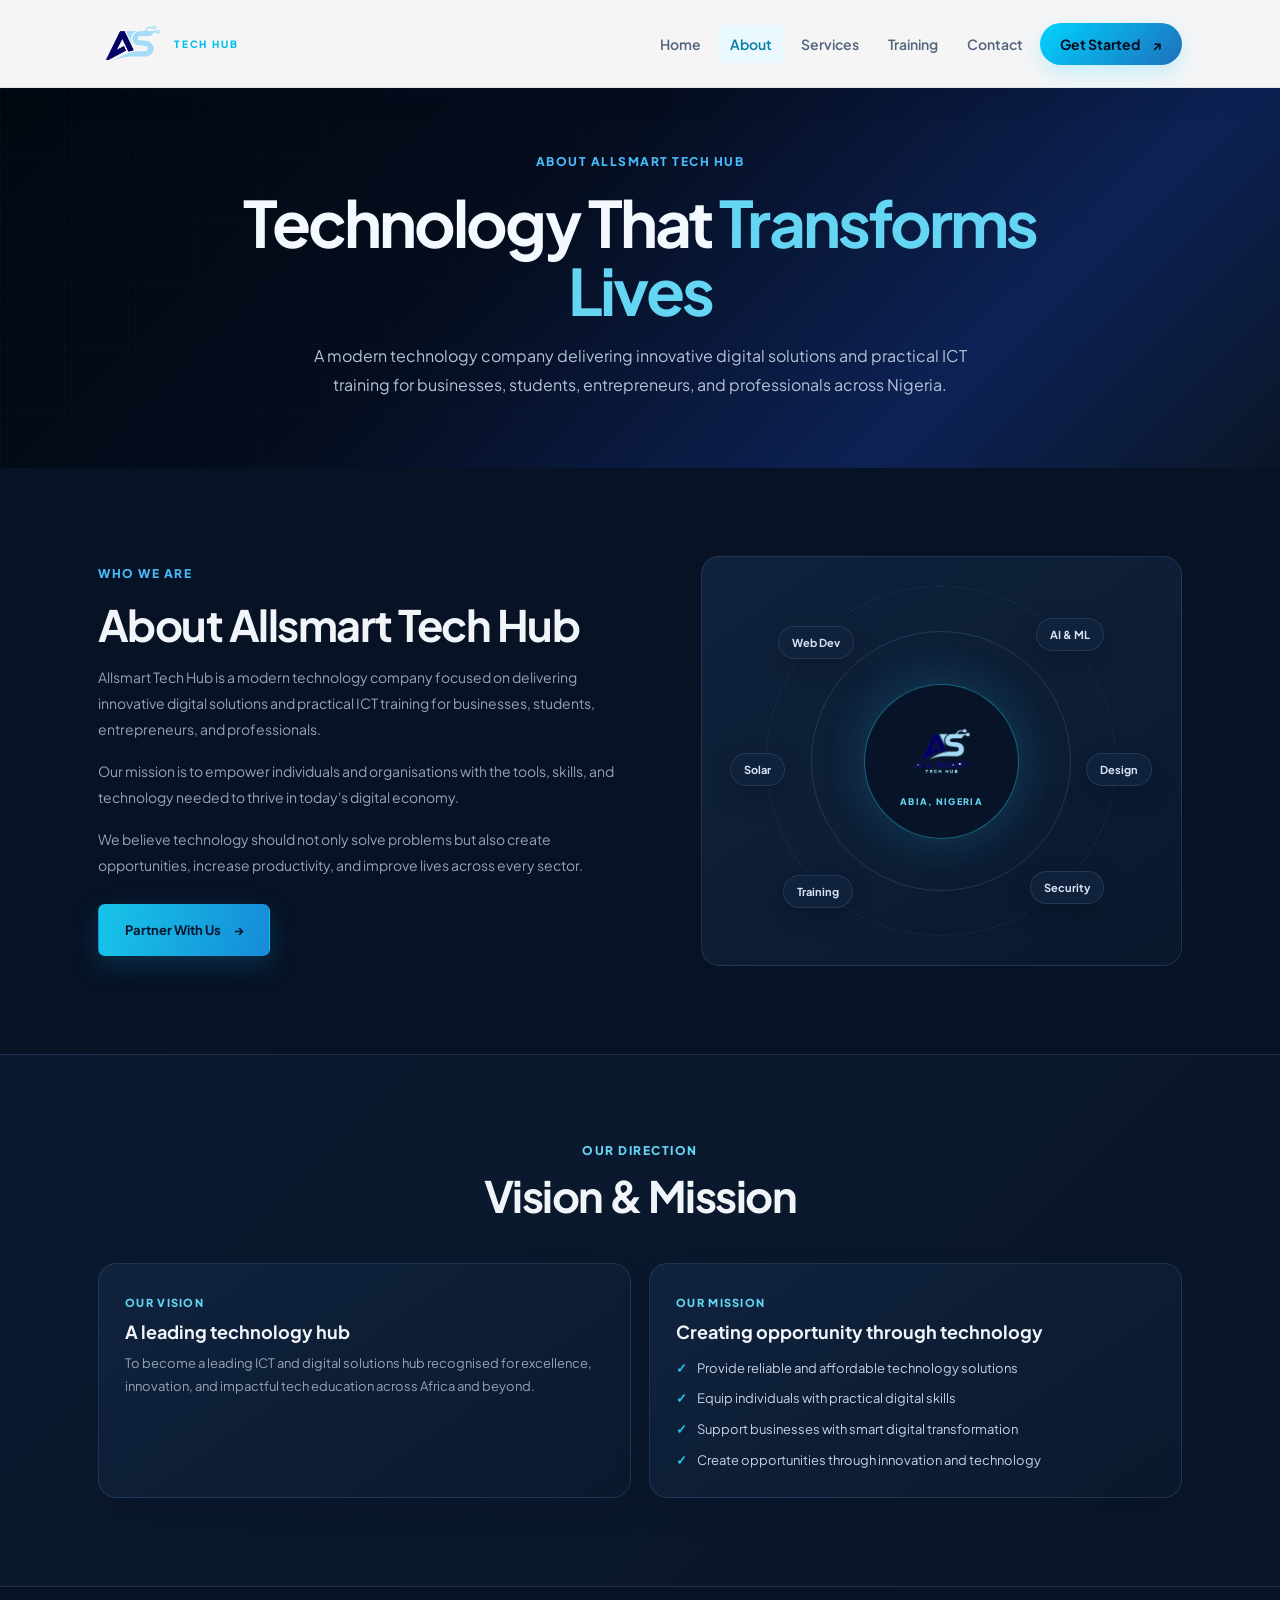
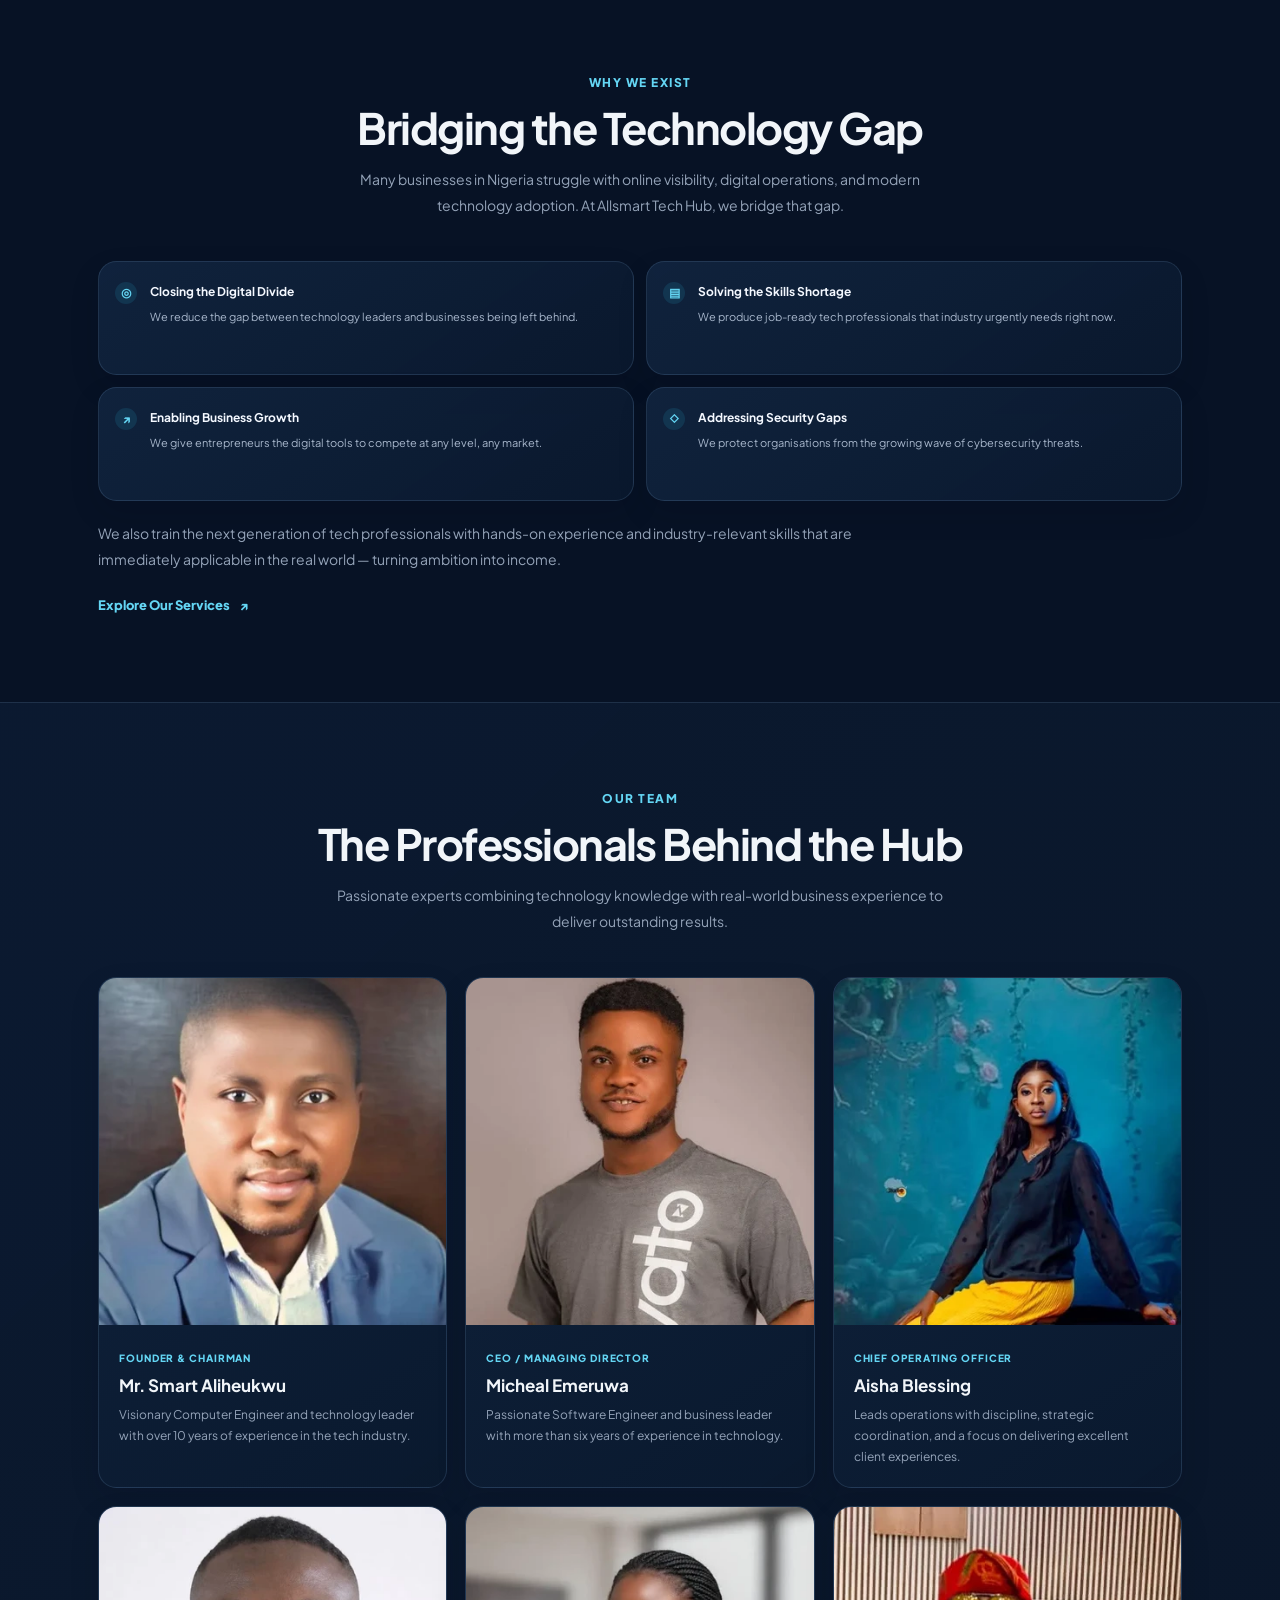
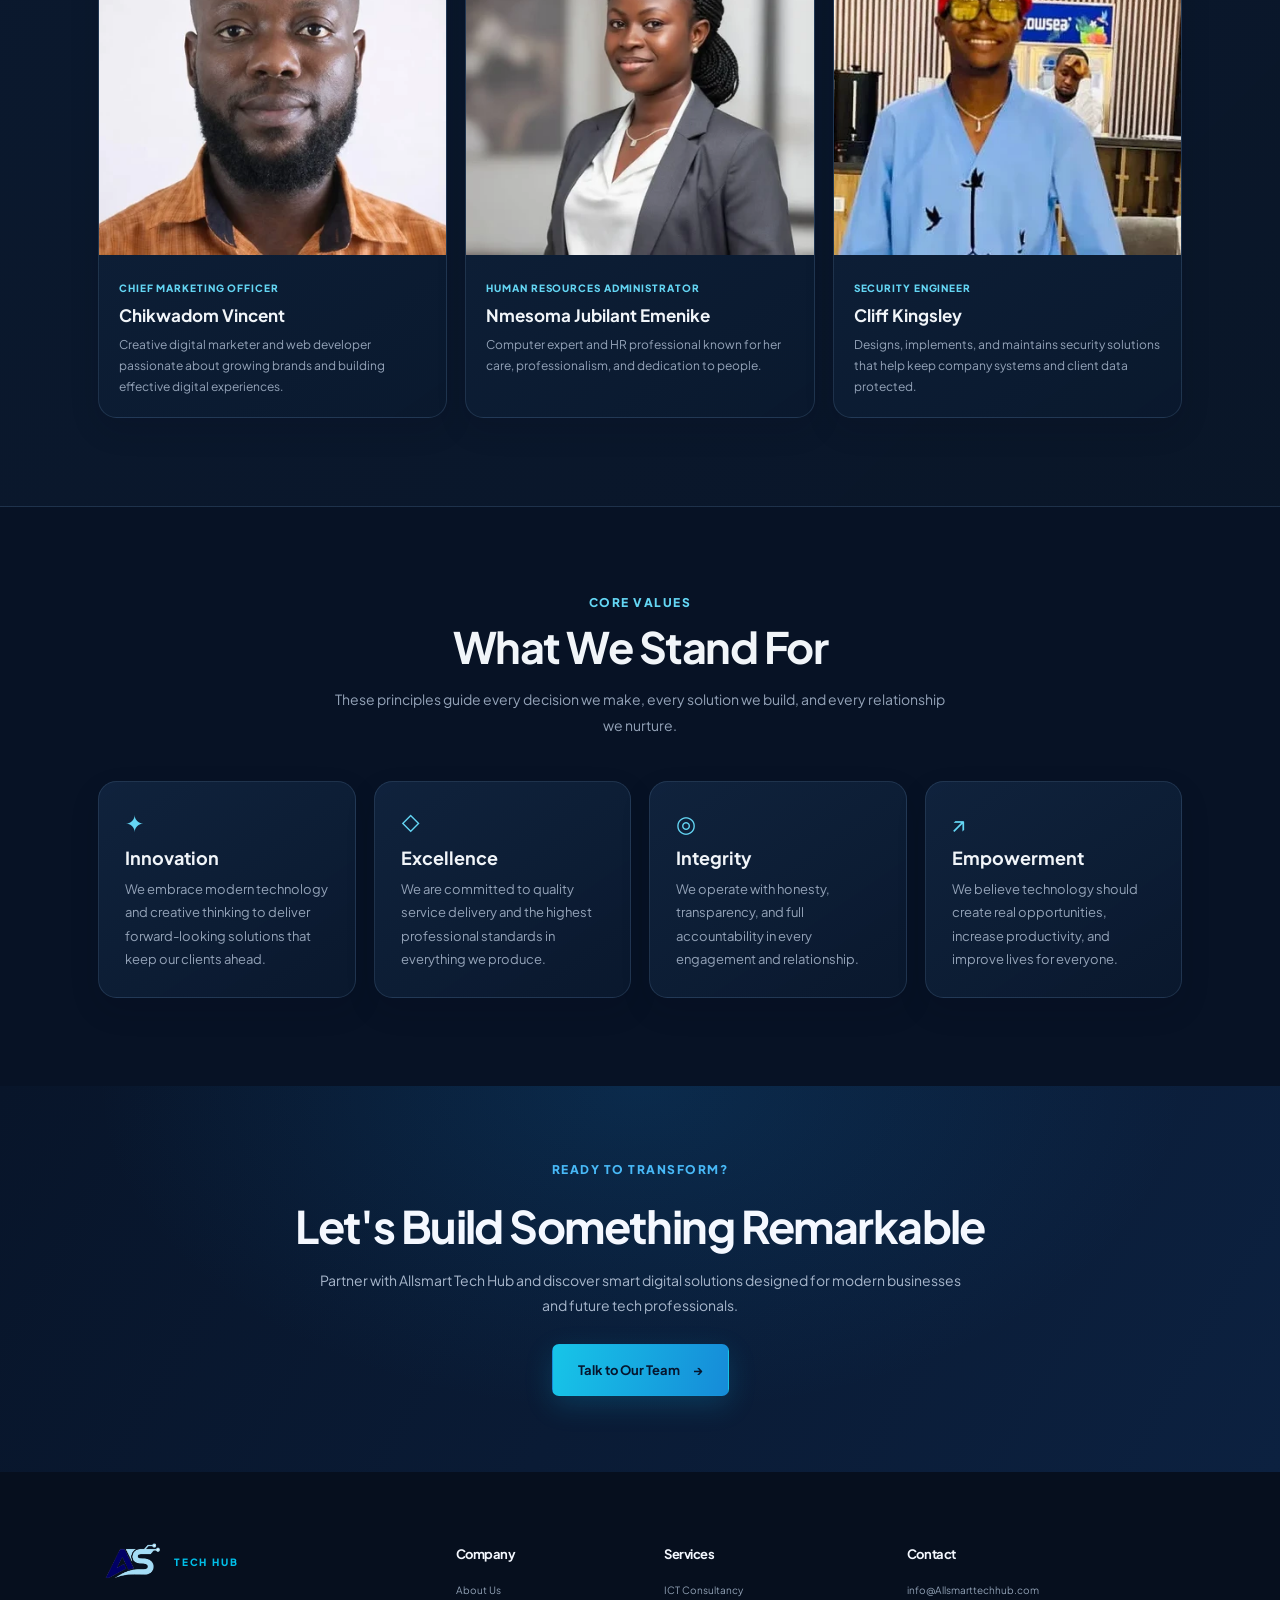
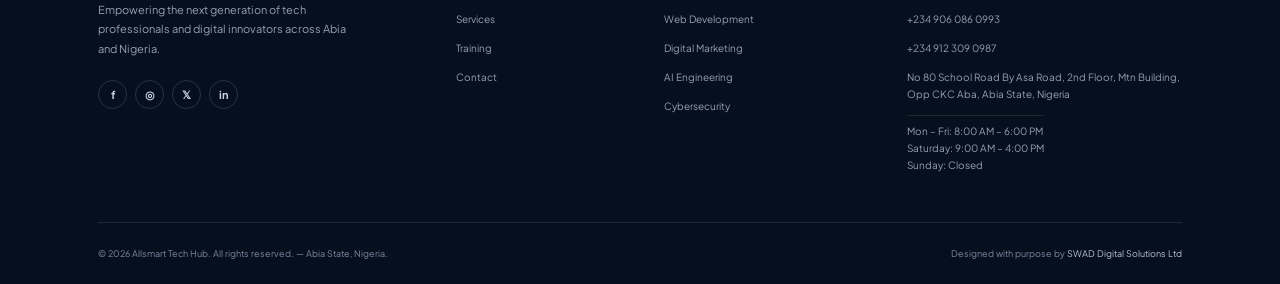
==== about.html @ 03993459 "first commit" ====
<!DOCTYPE html>
<html lang="en">
  <head>
    <meta charset="UTF-8" />
    <meta name="viewport" content="width=device-width, initial-scale=1.0" />
    <meta name="theme-color" content="#071225" />
    <meta name="description" content="Learn about Allsmart Tech Hub, our mission, values, and the team delivering technology solutions and practical ICT training in Nigeria." />
    <meta name="robots" content="index, follow" />
    <meta property="og:type" content="website" />
    <meta property="og:locale" content="en_NG" />
    <meta property="og:site_name" content="Allsmart Tech Hub" />
    <meta property="og:url" content="https://www.allsmarttechhub.com/about" />
    <meta property="og:title" content="About Allsmart Tech Hub | Our Team &amp; Mission" />
    <meta property="og:description" content="Meet the team and learn about Allsmart Tech Hub's mission to deliver technology solutions and practical ICT training in Nigeria." />
    <meta name="twitter:card" content="summary" />
    <meta name="twitter:title" content="About Allsmart Tech Hub | Our Team &amp; Mission" />
    <meta name="twitter:description" content="Meet the team and learn about Allsmart Tech Hub's mission to deliver technology solutions and practical ICT training in Nigeria." />
    <title>About Us | Allsmart Tech Hub</title>
    <link rel="canonical" href="https://www.allsmarttechhub.com/about" />
    <link rel="icon" type="image/svg+xml" href="favicon.svg" />
    <link rel="preconnect" href="https://fonts.googleapis.com" />
    <link rel="preconnect" href="https://fonts.gstatic.com" crossorigin />
    <link href="https://fonts.googleapis.com/css2?family=Plus+Jakarta+Sans:wght@400;500;600;700;800&family=Syne:wght@400;500;600;700;800&display=swap" rel="stylesheet" />
    <link rel="stylesheet" href="styles.css" />
    <script src="script.js" defer></script>
  </head>
  <body class="site-page">
    <header class="site-header">
      <div class="container header-inner">
        <a class="brand" href="index.html" aria-label="Allsmart Tech Hub home"><img class="brand-logo" src="img/logo-mark.png" alt="" /><span class="brand-label">TECH HUB</span></a>
        <button class="menu-toggle" type="button" aria-label="Open menu" aria-expanded="false" aria-controls="primary-navigation"><span></span><span></span><span></span></button>
        <nav class="primary-nav" id="primary-navigation" aria-label="Main navigation">
          <a href="index.html">Home</a><a href="about.html" aria-current="page">About</a><a href="services.html">Services</a><a href="training.html">Training</a><a href="contact.html">Contact</a><a class="nav-cta" href="contact.html">Get Started <span aria-hidden="true">↗</span></a>
        </nav>
      </div>
    </header>
    <main>
      <section class="inner-hero">
        <div class="hero-grid" aria-hidden="true"></div>
        <div class="container inner-hero-content">
          <p class="eyebrow">About Allsmart Tech Hub</p>
          <h1>Technology That <span>Transforms Lives</span></h1>
          <p>A modern technology company delivering innovative digital solutions and practical ICT training for businesses, students, entrepreneurs, and professionals across Nigeria.</p>
        </div>
      </section>
      <section class="page-section">
        <div class="container story-layout">
          <div class="section-copy-block">
            <p class="eyebrow">Who We Are</p>
            <h2>About Allsmart Tech Hub</h2>
            <p>Allsmart Tech Hub is a modern technology company focused on delivering innovative digital solutions and practical ICT training for businesses, students, entrepreneurs, and professionals.</p>
            <p>Our mission is to empower individuals and organisations with the tools, skills, and technology needed to thrive in today's digital economy.</p>
            <p>We believe technology should not only solve problems but also create opportunities, increase productivity, and improve lives across every sector.</p>
            <a class="button button-primary" href="contact.html">Partner With Us <span aria-hidden="true">→</span></a>
          </div>
          <div class="tech-visual" aria-label="Allsmart Tech Hub, Abia Nigeria">
            <div class="tech-orbit tech-orbit-one"></div><div class="tech-orbit tech-orbit-two"></div>
            <div class="tech-core"><img src="img/logo.png" alt="" /><span>ABIA, NIGERIA</span></div>
            <span class="tech-chip chip-web">Web Dev</span><span class="tech-chip chip-ai">AI &amp; ML</span>
            <span class="tech-chip chip-design">Design</span><span class="tech-chip chip-security">Security</span>
            <span class="tech-chip chip-training">Training</span><span class="tech-chip chip-solar">Solar</span>
          </div>
        </div>
      </section>
      <section class="page-section page-section-tinted">
        <div class="container">
          <div class="section-heading"><p class="eyebrow">Our Direction</p><h2>Vision &amp; Mission</h2></div>
          <div class="two-card-grid">
            <article class="theme-card"><span class="card-kicker">Our Vision</span><h3>A leading technology hub</h3><p>To become a leading ICT and digital solutions hub recognised for excellence, innovation, and impactful tech education across Africa and beyond.</p></article>
            <article class="theme-card"><span class="card-kicker">Our Mission</span><h3>Creating opportunity through technology</h3><ul class="check-list"><li>Provide reliable and affordable technology solutions</li><li>Equip individuals with practical digital skills</li><li>Support businesses with smart digital transformation</li><li>Create opportunities through innovation and technology</li></ul></article>
          </div>
        </div>
      </section>
      <section class="page-section">
        <div class="container">
          <div class="section-heading"><p class="eyebrow">Why We Exist</p><h2>Bridging the Technology Gap</h2><p class="section-copy">Many businesses in Nigeria struggle with online visibility, digital operations, and modern technology adoption. At Allsmart Tech Hub, we bridge that gap.</p></div>
          <div class="benefit-grid page-benefit-grid">
            <article class="benefit-card"><span class="check-icon">◎</span><div><h3>Closing the Digital Divide</h3><p>We reduce the gap between technology leaders and businesses being left behind.</p></div></article>
            <article class="benefit-card"><span class="check-icon">▤</span><div><h3>Solving the Skills Shortage</h3><p>We produce job-ready tech professionals that industry urgently needs right now.</p></div></article>
            <article class="benefit-card"><span class="check-icon">↗</span><div><h3>Enabling Business Growth</h3><p>We give entrepreneurs the digital tools to compete at any level, any market.</p></div></article>
            <article class="benefit-card"><span class="check-icon">◇</span><div><h3>Addressing Security Gaps</h3><p>We protect organisations from the growing wave of cybersecurity threats.</p></div></article>
          </div>
          <p class="section-copy about-followup">We also train the next generation of tech professionals with hands-on experience and industry-relevant skills that are immediately applicable in the real world — turning ambition into income.</p>
          <a class="text-link" href="services.html">Explore Our Services <span aria-hidden="true">↗</span></a>
        </div>
      </section>
      <section class="page-section page-section-tinted">
        <div class="container">
          <div class="section-heading"><p class="eyebrow">Our Team</p><h2>The Professionals Behind the Hub</h2><p class="section-copy">Passionate experts combining technology knowledge with real-world business experience to deliver outstanding results.</p></div>
          <div class="team-grid">
            <article class="team-card"><img src="img/team_chairman-DoaCRY_n.webp" alt="Mr. Smart Aliheukwu" loading="lazy" /><div><span>Founder &amp; Chairman</span><h3>Mr. Smart Aliheukwu</h3><p>Visionary Computer Engineer and technology leader with over 10 years of experience in the tech industry.</p></div></article>
            <article class="team-card"><img src="img/team_managing-DsT0yK3j.webp" alt="Micheal Emeruwa" loading="lazy" /><div><span>CEO / Managing Director</span><h3>Micheal Emeruwa</h3><p>Passionate Software Engineer and business leader with more than six years of experience in technology.</p></div></article>
            <article class="team-card"><img src="img/team_operating-C2d2mScd.webp" alt="Aisha Blessing" loading="lazy" /><div><span>Chief Operating Officer</span><h3>Aisha Blessing</h3><p>Leads operations with discipline, strategic coordination, and a focus on delivering excellent client experiences.</p></div></article>
            <article class="team-card"><img src="img/team_marketing-DOQetskB.webp" alt="Chikwadom Vincent" loading="lazy" /><div><span>Chief Marketing Officer</span><h3>Chikwadom Vincent</h3><p>Creative digital marketer and web developer passionate about growing brands and building effective digital experiences.</p></div></article>
            <article class="team-card"><img src="img/team_human-CcaKlShv.webp" alt="Nmesoma Jubilant Emenike" loading="lazy" /><div><span>Human Resources Administrator</span><h3>Nmesoma Jubilant Emenike</h3><p>Computer expert and HR professional known for her care, professionalism, and dedication to people.</p></div></article>
            <article class="team-card"><img src="img/team_security-CMrW2xq2.webp" alt="Cliff Kingsley" loading="lazy" /><div><span>Security Engineer</span><h3>Cliff Kingsley</h3><p>Designs, implements, and maintains security solutions that help keep company systems and client data protected.</p></div></article>
          </div>
        </div>
      </section>
      <section class="page-section">
        <div class="container">
          <div class="section-heading"><p class="eyebrow">Core Values</p><h2>What We Stand For</h2><p class="section-copy">These principles guide every decision we make, every solution we build, and every relationship we nurture.</p></div>
          <div class="value-grid">
            <article class="theme-card"><span class="value-symbol">✦</span><h3>Innovation</h3><p>We embrace modern technology and creative thinking to deliver forward-looking solutions that keep our clients ahead.</p></article>
            <article class="theme-card"><span class="value-symbol">◇</span><h3>Excellence</h3><p>We are committed to quality service delivery and the highest professional standards in everything we produce.</p></article>
            <article class="theme-card"><span class="value-symbol">◎</span><h3>Integrity</h3><p>We operate with honesty, transparency, and full accountability in every engagement and relationship.</p></article>
            <article class="theme-card"><span class="value-symbol">↗</span><h3>Empowerment</h3><p>We believe technology should create real opportunities, increase productivity, and improve lives for everyone.</p></article>
          </div>
        </div>
      </section>
      <section class="page-cta"><div class="container"><p class="eyebrow">Ready to Transform?</p><h2>Let's Build Something Remarkable</h2><p>Partner with Allsmart Tech Hub and discover smart digital solutions designed for modern businesses and future tech professionals.</p><a class="button button-primary" href="contact.html">Talk to Our Team <span aria-hidden="true">→</span></a></div></section>
    </main>
    <footer class="site-footer">
      <div class="container footer-grid">
        <div class="footer-brand"><a class="brand brand-footer" href="index.html" aria-label="Allsmart Tech Hub home"><img class="brand-logo" src="img/logo-mark.png" alt="" /><span class="brand-label">TECH HUB</span></a><p>Empowering the next generation of tech professionals and digital innovators across Abia and Nigeria.</p><div class="social-links" aria-label="Social media"><a href="https://www.facebook.com/" aria-label="Facebook">f</a><a href="https://www.instagram.com/" aria-label="Instagram">◎</a><a href="https://x.com/" aria-label="X / Twitter">𝕏</a><a href="https://www.linkedin.com/" aria-label="LinkedIn">in</a></div></div>
        <div class="footer-column"><h2>Company</h2><a href="about.html">About Us</a><a href="services.html">Services</a><a href="training.html">Training</a><a href="contact.html">Contact</a></div>
        <div class="footer-column"><h2>Services</h2><a href="services.html">ICT Consultancy</a><a href="services.html">Web Development</a><a href="services.html">Digital Marketing</a><a href="services.html">AI Engineering</a><a href="services.html">Cybersecurity</a></div>
        <div class="footer-column contact-column"><h2>Contact</h2><a href="mailto:info@Allsmarttechhub.com">info@Allsmarttechhub.com</a><a href="tel:+2349060860993">+234 906 086 0993</a><a href="tel:+2349123090987">+234 912 309 0987</a><p>No 80 School Road By Asa Road, 2nd Floor, Mtn Building, Opp CKC Aba, Abia State, Nigeria</p><p class="hours">Mon – Fri: 8:00 AM – 6:00 PM<br />Saturday: 9:00 AM – 4:00 PM<br />Sunday: Closed</p></div>
      </div>
      <div class="container footer-bottom"><p>© 2026 Allsmart Tech Hub. All rights reserved. — Abia State, Nigeria.</p><p>Designed with purpose by <a href="index.html">SWAD Digital Solutions Ltd</a></p></div>
    </footer>
  </body>
</html>
---- styles.css ----
:root {
  color-scheme: light;
  --navy: #06142d;
  --navy-deep: #030b1b;
  --ink: #101a2c;
  --muted: #68758a;
  --cyan: #17c5e8;
  --blue: #2188d9;
  --pale: #f5f8fc;
  --line: #e8edf4;
  --font-body: "DM Sans", Arial, sans-serif;
  --font-display: "Manrope", "DM Sans", Arial, sans-serif;
}

* { box-sizing: border-box; }
html { scroll-behavior: smooth; scroll-padding-top: 110px; }
body { margin: 0; color: var(--ink); background: #fff; font-family: var(--font-body); -webkit-font-smoothing: antialiased; }
a { color: inherit; text-decoration: none; }
button { font: inherit; }
.container { width: min(1160px, calc(100% - 64px)); margin-inline: auto; }
.section-pad { padding: 108px 0; }

.site-header { position: sticky; z-index: 20; top: 0; height: 110px; background: rgba(255,255,255,.96); border-bottom: 1px solid rgba(15,32,55,.05); backdrop-filter: blur(14px); }
.header-inner, .brand, .primary-nav { display: flex; align-items: center; }
.header-inner { height: 100%; justify-content: space-between; }
.brand { gap: 18px; flex-shrink: 0; }
.brand-mark { width: 54px; height: 48px; display: grid; justify-items: center; align-content: center; line-height: 1; }
.brand-as { color: #111b69; font: 800 31px/.8 var(--font-display); letter-spacing: -5px; transform: skew(-12deg); }
.brand-caption { margin-top: 6px; color: #0f1a45; font: 800 6px/1 var(--font-body); letter-spacing: .4px; }
.brand-name { color: #11b9d5; font: 800 13px/1 var(--font-display); letter-spacing: 2.2px; }
.primary-nav { position: absolute; top: calc(100% - 1px); right: max(32px, calc((100vw - 1160px) / 2)); display: none; align-items: stretch; flex-direction: column; gap: 0; width: 230px; padding: 10px 18px 18px; border: 1px solid #edf1f6; border-radius: 0 0 9px 9px; color: #253146; background: #fff; box-shadow: 0 14px 24px rgba(12,29,52,.1); font-size: 13px; font-weight: 600; }
.primary-nav.is-open { display: flex; }
.primary-nav > a:not(.nav-cta) { padding: 13px 2px; border-bottom: 1px solid #f0f2f6; }
.primary-nav > a:not(.nav-cta) { transition: color .2s ease; }
.primary-nav > a:not(.nav-cta):hover, .footer-column a:hover { color: #0caed3; }
.nav-cta { display: inline-flex; align-items: center; gap: 12px; padding: 13px 19px; border-radius: 7px; color: #fff; background: var(--navy); transition: transform .2s, background .2s; }
.nav-cta:hover { transform: translateY(-2px); background: #0c2a53; }
.menu-toggle { width: 42px; height: 42px; display: flex; align-items: center; justify-content: center; flex-direction: column; gap: 5px; padding: 0; border: 0; background: transparent; cursor: pointer; }
.menu-toggle span { width: 27px; height: 2px; border-radius: 2px; background: #26364b; transition: transform .2s, opacity .2s; }
.menu-toggle[aria-expanded="true"] span:first-child { transform: translateY(7px) rotate(45deg); }
.menu-toggle[aria-expanded="true"] span:nth-child(2) { opacity: 0; }
.menu-toggle[aria-expanded="true"] span:last-child { transform: translateY(-7px) rotate(-45deg); }

.hero { min-height: 740px; position: relative; overflow: hidden; display: flex; align-items: center; isolation: isolate; color: white; background: linear-gradient(112deg, #030a18 0%, #06142d 56%, #102a58 100%); }
.hero-grid { position: absolute; z-index: -1; inset: 0; opacity: .28; background-image: linear-gradient(rgba(114,161,206,.12) 1px, transparent 1px), linear-gradient(90deg, rgba(114,161,206,.12) 1px, transparent 1px); background-size: 64px 64px; mask-image: linear-gradient(90deg, #000, rgba(0,0,0,.25)); }
.hero-glow { position: absolute; z-index: -1; width: 620px; height: 620px; right: -40px; top: 20px; border-radius: 50%; background: radial-gradient(circle, rgba(10,151,219,.21), rgba(7,36,81,.04) 65%, transparent 72%); }
.hero-inner { position: relative; display: flex; align-items: center; min-height: 740px; padding-top: 20px; padding-bottom: 20px; }
.hero-copy { width: min(760px, 72%); z-index: 1; }
.eyebrow { margin: 0 0 18px; color: #0caacb; font-size: 12px; line-height: 1.4; font-weight: 800; letter-spacing: 1.5px; text-transform: uppercase; }
.hero-eyebrow { display: inline-flex; align-items: center; gap: 9px; padding: 7px 14px; margin-bottom: 27px; border: 1px solid rgba(26,198,232,.4); border-radius: 30px; color: #23c7e7; background: rgba(12,133,179,.13); font-size: 12px; letter-spacing: 1px; }
.pulse-dot { width: 7px; height: 7px; border-radius: 50%; background: #1bc8ec; box-shadow: 0 0 12px #1bc8ec; }
h1, h2, h3, p { margin-top: 0; }
h1, h2, h3 { font-family: var(--font-display); }
.hero h1 { max-width: 800px; margin-bottom: 24px; font-size: clamp(46px, 6.2vw, 74px); line-height: 1.08; letter-spacing: -3.8px; font-weight: 700; }
.hero h1 span { color: #1bbbe4; }
.hero-description { max-width: 590px; margin-bottom: 14px; color: #a4afc2; font-size: 17px; line-height: 1.75; }
.hero-promise { margin-bottom: 35px; color: #62bde8; font-size: 14px; font-weight: 800; letter-spacing: .2px; }
.hero-actions, .cta-actions { display: flex; gap: 14px; flex-wrap: wrap; }
.button { min-height: 52px; display: inline-flex; align-items: center; justify-content: center; gap: 13px; padding: 0 25px; border: 1px solid transparent; border-radius: 7px; font-size: 13px; font-weight: 700; transition: transform .2s, box-shadow .2s, background .2s; }
.button:hover { transform: translateY(-3px); }
.button-primary { min-width: 172px; color: #06152d; background: linear-gradient(105deg, #17c5e8, #168bd8); box-shadow: 0 9px 28px rgba(13,168,225,.2); }
.button-primary:hover { box-shadow: 0 12px 32px rgba(13,168,225,.34); }
.button-outline { min-width: 176px; color: #e7edf7; border-color: rgba(147,170,204,.21); background: rgba(8,21,47,.22); }
.button-outline:hover { background: rgba(255,255,255,.08); }
.scroll-cue { position: absolute; bottom: 24px; left: 50%; width: 22px; height: 35px; border: 1px solid rgba(255,255,255,.26); border-radius: 14px; display: flex; justify-content: center; padding-top: 7px; }
.scroll-cue span { width: 3px; height: 7px; border-radius: 3px; background: #28c4e5; animation: scroll 1.5s infinite; }
@keyframes scroll { 0% { transform: translateY(0); opacity: 1; } 100% { transform: translateY(10px); opacity: 0; } }

.impact { padding: 36px 0; border-bottom: 1px solid var(--line); }
.impact-grid { display: grid; grid-template-columns: repeat(4,1fr); }
.impact-item { min-height: 66px; display: flex; flex-direction: column; justify-content: center; align-items: center; gap: 4px; border-right: 1px solid var(--line); }
.impact-item:last-child { border-right: 0; }
.impact-item strong { font: 800 29px/1 var(--font-display); letter-spacing: -1px; color: #11233d; }
.impact-item strong span { color: #13b5d8; }
.impact-item > span { color: #778398; font-size: 11px; font-weight: 600; }

.about-layout { display: grid; grid-template-columns: .85fr 1.15fr; gap: 76px; align-items: center; }
.about-intro { position: relative; padding: 12px 0 25px; }
.about-intro h2, .section-heading h2, .training h2, .contact-cta h2 { margin-bottom: 20px; color: #101e34; font-size: clamp(33px, 4vw, 46px); line-height: 1.15; letter-spacing: -1.8px; }
.about-intro h2 span, .training h2 span { color: #12afd0; }
.section-copy { max-width: 610px; color: var(--muted); font-size: 14px; line-height: 1.85; }
.text-link { display: inline-flex; align-items: center; gap: 9px; margin-top: 10px; color: #0b8faf; font-size: 13px; font-weight: 800; }
.about-stamp { position: absolute; right: 12px; bottom: -72px; width: 98px; height: 98px; display: grid; place-content: center; border: 1px solid rgba(19,178,211,.2); border-radius: 50%; text-align: center; color: #1db9d7; transform: rotate(-13deg); }
.about-stamp span { font: 800 36px/.85 var(--font-display); letter-spacing: -5px; }
.about-stamp small { margin-top: 7px; font-size: 6px; line-height: 1.3; letter-spacing: 1.3px; }
.benefit-grid { display: grid; grid-template-columns: repeat(2, 1fr); gap: 12px; }
.benefit-card { min-height: 114px; display: flex; align-items: flex-start; gap: 13px; padding: 20px 16px; border: 1px solid #edf1f7; border-radius: 9px; background: #fff; box-shadow: 0 7px 25px rgba(15,38,70,.035); }
.check-icon { flex: 0 0 22px; width: 22px; height: 22px; display: grid; place-items: center; border-radius: 50%; color: #0b9fbe; background: #e7f9fc; font-size: 12px; font-weight: 800; }
.benefit-card h3 { margin: 2px 0 7px; color: #172338; font-size: 12px; line-height: 1.4; }
.benefit-card p { margin: 0; color: #778397; font-size: 11px; line-height: 1.6; }

.services { background: #f7f9fc; }
.section-heading { max-width: 680px; margin: 0 auto 48px; text-align: center; }
.section-heading .eyebrow { margin-bottom: 11px; }
.section-heading h2 { margin-bottom: 14px; }
.section-heading .section-copy { margin: 0 auto; }
.service-grid { display: grid; grid-template-columns: repeat(3,1fr); gap: 17px; }
.service-card { min-height: 308px; padding: 25px 24px 22px; border: 1px solid #e9edf4; border-radius: 9px; background: #fff; transition: transform .2s, box-shadow .2s, border-color .2s; }
.service-card:hover { transform: translateY(-4px); border-color: #cceef5; box-shadow: 0 15px 34px rgba(15,45,82,.08); }
.service-icon { width: 42px; height: 42px; display: grid; place-items: center; margin-bottom: 19px; border-radius: 9px; color: #0daacb; background: #e9f9fc; }
.service-icon svg { width: 22px; height: 22px; fill: none; stroke: currentColor; stroke-width: 1.6; stroke-linecap: round; stroke-linejoin: round; }
.service-card h3 { margin: 0 0 10px; color: #142239; font-size: 16px; letter-spacing: -.3px; }
.service-card p { min-height: 57px; margin: 0 0 14px; color: #718097; font-size: 11px; line-height: 1.7; }
.service-card ul { display: grid; gap: 8px; margin: 0; padding: 0; list-style: none; }
.service-card li { position: relative; padding-left: 14px; color: #536176; font-size: 10px; line-height: 1.4; }
.service-card li::before { position: absolute; left: 0; color: #11b7d8; content: "✓"; font-weight: 800; }
.services-action { display: flex; justify-content: center; margin-top: 37px; }
.button-dark { color: white; background: var(--navy); }
.button-dark:hover { background: #0e2b52; }

.approach { position: relative; overflow: hidden; }
.approach::before { position: absolute; top: 100px; right: -190px; width: 410px; height: 410px; border: 1px solid #edf4f8; border-radius: 50%; content: ""; box-shadow: 0 0 0 40px #fafcfe, 0 0 0 41px #f0f5f8, 0 0 0 82px #fff, 0 0 0 83px #f0f5f8; }
.process-grid { position: relative; display: grid; grid-template-columns: repeat(4,1fr); gap: 24px; }
.process-step { padding: 10px 8px 0 0; }
.step-number { display: block; margin-bottom: 19px; color: #11aeca; font: 800 32px/1 var(--font-display); letter-spacing: -1px; }
.step-rule { display: block; width: 100%; height: 1px; margin-bottom: 23px; background: linear-gradient(90deg, #19b8d7 0 38px, #e8edf3 38px); }
.process-step h3 { margin: 0 0 10px; font-size: 17px; }
.process-step p { max-width: 240px; margin: 0; color: #748196; font-size: 12px; line-height: 1.8; }

.training { color: white; background: #07172f; }
.training-layout { display: grid; grid-template-columns: 1.1fr .9fr; align-items: center; gap: 100px; }
.training .eyebrow { color: #32c4e2; }
.training h2 { max-width: 500px; margin-bottom: 17px; color: #fff; }
.training .section-copy { margin-bottom: 23px; color: #a5b1c3; }
.skill-tags { display: flex; flex-wrap: wrap; gap: 8px; margin: 0 0 27px; }
.skill-tags span { padding: 8px 11px; border: 1px solid rgba(127,169,207,.2); border-radius: 5px; color: #c5d5e5; background: rgba(255,255,255,.035); font-size: 10px; }
.training-points { display: grid; grid-template-columns: repeat(2, 1fr); gap: 12px; }
.training-point { min-height: 154px; padding: 21px 17px; border: 1px solid rgba(122,164,203,.16); border-radius: 8px; background: rgba(255,255,255,.035); }
.training-emoji { display: grid; place-items: center; width: 33px; height: 33px; margin-bottom: 14px; border-radius: 8px; color: #33c5e1; background: rgba(28,192,222,.1); font-size: 17px; font-weight: 700; }
.training-point h3 { margin: 0 0 7px; color: #f3f7fb; font-size: 12px; }
.training-point p { margin: 0; color: #96a7bd; font-size: 10px; line-height: 1.6; }

.contact-cta { position: relative; overflow: hidden; padding: 88px 0; text-align: center; color: white; background: linear-gradient(110deg, #0b8ebd, #1269aa 52%, #102f67); }
.cta-decoration { position: absolute; top: -180px; left: calc(50% - 370px); width: 740px; height: 740px; border: 1px solid rgba(255,255,255,.1); border-radius: 50%; box-shadow: 0 0 0 45px rgba(255,255,255,.025), 0 0 0 90px rgba(255,255,255,.02); }
.cta-inner { position: relative; }
.contact-cta .eyebrow { margin-bottom: 12px; color: #a4f1ff; }
.contact-cta h2 { max-width: 700px; margin: 0 auto 13px; color: #fff; }
.contact-cta p:not(.eyebrow) { max-width: 630px; margin: 0 auto 26px; color: rgba(255,255,255,.8); font-size: 13px; line-height: 1.8; }
.cta-actions { justify-content: center; }
.button-light { color: #0b3151; background: #fff; }
.button-ghost { color: white; border-color: rgba(255,255,255,.35); background: rgba(255,255,255,.07); }

.site-footer { padding: 70px 0 0; color: #d7e0ed; background: #061326; }
.footer-grid { display: grid; grid-template-columns: 1.35fr .7fr .85fr 1.2fr; gap: 48px; padding-bottom: 48px; }
.brand-footer { margin-bottom: 18px; }
.brand-footer .brand-as { color: #54d1e8; }.brand-footer .brand-caption { color: #bad8e8; }.brand-footer .brand-name { color: #45c8e0; }
.footer-brand > p { max-width: 265px; margin-bottom: 21px; color: #92a2b7; font-size: 11px; line-height: 1.8; }
.social-links { display: flex; gap: 8px; }
.social-links a { width: 29px; height: 29px; display: grid; place-items: center; border: 1px solid rgba(174,198,220,.19); border-radius: 50%; color: #c7d4e3; font-size: 11px; font-weight: 700; transition: background .2s; }
.social-links a:hover { color: #061326; background: #26c2de; }
.footer-column { display: flex; align-items: flex-start; flex-direction: column; gap: 12px; }
.footer-column h2 { margin: 4px 0 8px; color: #fff; font-size: 13px; }
.footer-column > a, .footer-column > p { margin: 0; color: #91a1b5; font-size: 10px; line-height: 1.7; }
.footer-column p.hours { padding-top: 7px; border-top: 1px solid rgba(255,255,255,.1); }
.footer-bottom { min-height: 62px; display: flex; align-items: center; justify-content: space-between; gap: 20px; border-top: 1px solid rgba(255,255,255,.1); }
.footer-bottom p { margin: 0; color: #788ba3; font-size: 9px; }
.footer-bottom a { color: #b5c5d7; }

@media (max-width: 900px) {
  .container { width: min(100% - 48px, 720px); }
  .hero { min-height: 650px; }
  .hero-inner { min-height: 650px; }
  .hero-copy { width: 100%; max-width: 700px; }
  .about-layout { grid-template-columns: 1fr; gap: 48px; }
  .about-intro { max-width: 560px; }
  .about-stamp { right: 20px; bottom: -14px; }
  .training-layout { gap: 45px; }
  .footer-grid { grid-template-columns: 1.2fr 1fr 1fr; gap: 38px 28px; }
  .contact-column { grid-column: 2 / 4; }
}
@media (max-width: 680px) {
  html { scroll-padding-top: 72px; }
  .container { width: calc(100% - 40px); }
  .section-pad { padding: 76px 0; }
  .site-header { height: 72px; }
  .brand { gap: 10px; }
  .brand-mark { width: 48px; height: 43px; }
  .brand-as { font-size: 28px; }
  .brand-name { font-size: 11px; letter-spacing: 1.7px; }
  .primary-nav { position: absolute; top: 71px; left: 0; right: 0; display: none; align-items: stretch; flex-direction: column; gap: 0; padding: 8px 20px 20px; border-top: 1px solid var(--line); background: #fff; box-shadow: 0 14px 20px rgba(12,29,52,.08); }
  .primary-nav.is-open { display: flex; }
  .primary-nav > a:not(.nav-cta) { padding: 13px 2px; border-bottom: 1px solid #f0f2f6; }
  .nav-cta { align-self: flex-start; margin-top: 13px; }
  .hero, .hero-inner { min-height: 690px; }
  .hero-inner { padding-top: 55px; padding-bottom: 60px; align-items: flex-start; }
  .hero-copy { width: 100%; }
  .hero-eyebrow { max-width: 100%; margin-bottom: 23px; font-size: 9px; letter-spacing: .65px; }
  .hero h1 { margin-bottom: 19px; font-size: clamp(42px, 11vw, 59px); line-height: 1.08; letter-spacing: -2.5px; }
  .hero-description { max-width: 470px; font-size: 14px; line-height: 1.75; }
  .hero-promise { margin-bottom: 27px; font-size: 12px; }
  .button { min-height: 49px; padding: 0 17px; font-size: 12px; }
  .hero-actions { gap: 10px; }
  .button-primary, .button-outline { min-width: 0; }
  .scroll-cue { display: none; }
  .impact { padding: 28px 0; }
  .impact-grid { grid-template-columns: repeat(2,1fr); row-gap: 21px; }
  .impact-item:nth-child(2) { border-right: 0; }
  .impact-item:nth-child(3), .impact-item:nth-child(4) { padding-top: 15px; border-top: 1px solid var(--line); }
  .impact-item strong { font-size: 26px; }
  .about-layout { gap: 34px; }
  .about-intro { padding-bottom: 0; }
  .about-intro h2, .section-heading h2, .training h2, .contact-cta h2 { font-size: 34px; letter-spacing: -1.2px; }
  .about-stamp { display: none; }
  .benefit-grid { grid-template-columns: 1fr; gap: 9px; }
  .benefit-card { min-height: 90px; padding: 16px; }
  .section-heading { margin-bottom: 32px; }
  .service-grid { grid-template-columns: 1fr; gap: 12px; }
  .service-card { min-height: 0; padding: 22px; }
  .service-card p { min-height: 0; }
  .approach::before { opacity: .4; }
  .process-grid { grid-template-columns: repeat(2,1fr); gap: 29px 20px; }
  .step-number { font-size: 28px; }
  .process-step p { font-size: 11px; }
  .training-layout { grid-template-columns: 1fr; gap: 36px; }
  .training-points { gap: 9px; }
  .training-point { min-height: 145px; padding: 16px 13px; }
  .training-point h3 { font-size: 11px; }
  .contact-cta { padding: 70px 0; }
  .contact-cta p:not(.eyebrow) { font-size: 12px; }
  .footer-grid { grid-template-columns: repeat(2,1fr); gap: 34px 18px; }
  .footer-brand { grid-column: 1 / -1; }
  .footer-brand > p { max-width: 360px; }
  .contact-column { grid-column: 1 / -1; }
  .footer-bottom { align-items: flex-start; flex-direction: column; justify-content: center; gap: 8px; padding: 17px 0; }
}
@media (prefers-reduced-motion: reduce) {
  *, *::before, *::after { scroll-behavior: auto !important; animation-duration: .01ms !important; animation-iteration-count: 1 !important; transition-duration: .01ms !important; }
}

:root {
  color-scheme: dark;
  --surface: #0b1930;
  --surface-raised: #10213b;
  --line: rgba(135, 177, 220, .16);
  --muted: #a8b7cc;
  --cyan: #27c7ef;
  --navy: #10213b;
  --navy-deep: #060f1e;
  --ink: #f4f8ff;
  --pale: #0b1930;
}

html { scroll-padding-top: 5.5rem; }
body { color: #f4f8ff; background-color: #071225; }
.container { width: min(76rem, calc(100% - 4rem)); }

.site-header {
  background: rgba(255, 255, 255, .96);
  border-bottom-color: rgba(10, 34, 62, .08);
  box-shadow: 0 8px 30px rgba(4, 16, 34, .08);
  backdrop-filter: blur(18px);
  -webkit-backdrop-filter: blur(18px);
}
.primary-nav { color: #10213b; }
.primary-nav > a:not(.nav-cta) { color: #52647b; }
.primary-nav > a:not(.nav-cta):hover,
.primary-nav > a:not(.nav-cta):focus-visible {
  color: #087ba7;
  background-color: #eaf9fd;
}
.nav-cta { color: #10213b; background: #eaf9fd; }
.nav-cta:hover { color: #087ba7; background: #dff5fa; }
.menu-toggle { color: #10213b; }
.menu-toggle:hover span { background: #087ba7; }
.menu-toggle:focus-visible { outline: 3px solid rgba(39, 199, 239, .9); outline-offset: 3px; }

.hero {
  min-height: min(860px, 100svh);
  background:
    radial-gradient(ellipse at 82% 42%, rgba(17, 90, 157, .28), transparent 42%),
    linear-gradient(115deg, #060f20 0%, #0a1932 58%, #0d2142 100%);
}
.hero-grid {
  opacity: 1;
  background-image:
    linear-gradient(rgba(87, 175, 229, .045) 1px, transparent 1px),
    linear-gradient(90deg, rgba(87, 175, 229, .045) 1px, transparent 1px);
  mask-image: linear-gradient(to right, rgba(0, 0, 0, .8), transparent 90%);
}
.hero-glow { background: radial-gradient(ellipse, rgba(17, 90, 157, .24), transparent 68%); }
.hero-inner { min-height: min(860px, 100svh); padding-top: 9rem; padding-bottom: 7rem; }
.hero h1 {
  max-width: 16ch;
  font-size: clamp(2.7rem, 4.4vw, 4rem);
  letter-spacing: -.045em;
  line-height: 1.02;
}
.hero h1 span { color: #64d6f4; }
.hero-description { color: #b4c2d6; }
.hero-promise { color: #64d6f4; }
.hero-eyebrow { color: #64d6f4; }

.impact {
  color: #f4f8ff;
  background: rgba(13, 32, 57, .9);
  border-top: 1px solid var(--line);
  border-bottom: 1px solid var(--line);
}
.impact-item { border-right-color: var(--line); }
.impact-item strong { color: #f4f8ff; }
.impact-item > span { color: #a8b7cc; }

.about { background: #071225; }
.about-intro h2,
.section-heading h2,
.training h2,
.contact-cta h2 { color: #f4f8ff; letter-spacing: -.035em; }
.about-intro h2 span,
.training h2 span { color: #64d6f4; }
.about .eyebrow,
.section-heading .eyebrow { color: #64d6f4; }
.section-copy { color: #a8b7cc; }
.benefit-card {
  border-color: var(--line);
  background: linear-gradient(145deg, rgba(17, 36, 63, .92), rgba(10, 25, 46, .96));
  box-shadow: 0 12px 30px rgba(2, 10, 24, .12);
}
.benefit-card h3 { color: #f4f8ff; }
.benefit-card p { color: #a8b7cc; }
.check-icon { color: #64d6f4; background: rgba(39, 199, 239, .12); }
.text-link { color: #64d6f4; }
.about-stamp { border-color: rgba(39, 199, 239, .25); color: #64d6f4; }

.services {
  background:
    radial-gradient(ellipse at 50% 0%, rgba(14, 108, 173, .12), transparent 60%),
    #0a1629;
}
.benefit-card,
.service-card,
.training-point {
  border-color: var(--line);
  border-radius: 1.15rem;
  background: linear-gradient(145deg, rgba(17, 36, 63, .92), rgba(10, 25, 46, .96));
  box-shadow: 0 12px 30px rgba(2, 10, 24, .12);
  transition: border-color 220ms ease, background-color 220ms ease, box-shadow 220ms ease, transform 220ms ease;
}
.benefit-card:hover,
.service-card:hover,
.training-point:hover {
  border-color: rgba(39, 199, 239, .42);
  box-shadow: 0 20px 40px rgba(0, 7, 20, .28);
  transform: translateY(-4px);
}
.service-icon { color: #64d6f4; background: rgba(39, 199, 239, .12); }
.service-card h3,
.process-step h3 { color: #f4f8ff; }
.service-card p,
.service-card li { color: #a8b7cc; }
.service-card li::before { color: #64d6f4; }
.button-dark { color: #071225; background: linear-gradient(105deg, #27c7ef, #168bd8); }
.button-dark:hover { background: linear-gradient(105deg, #64d6f4, #27a8e4); }

.approach {
  color: #f4f8ff;
  background: #071225;
}
.approach::before {
  border-color: rgba(135, 177, 220, .08);
  box-shadow: 0 0 0 40px rgba(10, 25, 46, .45), 0 0 0 41px rgba(135, 177, 220, .06), 0 0 0 82px rgba(10, 25, 46, .3), 0 0 0 83px rgba(135, 177, 220, .05);
}
.step-rule { background: linear-gradient(90deg, #27c7ef 0 38px, var(--line) 38px); }
.process-step p { color: #a8b7cc; }

.training {
  background:
    radial-gradient(ellipse at 50% 0%, rgba(14, 108, 173, .2), transparent 60%),
    linear-gradient(120deg, #08152a, #0c2140);
}
.training-point { background: rgba(17, 36, 63, .58); }
.training-point p { color: #a8b7cc; }
.skill-tags span { border-color: var(--line); background: rgba(255, 255, 255, .04); }

.contact-cta {
  background:
    radial-gradient(ellipse at 50% 0%, rgba(14, 108, 173, .2), transparent 60%),
    linear-gradient(120deg, #08152a, #0c2140);
}
.contact-cta .eyebrow { color: #64d6f4; }
.button-light { color: #071225; background: #f4f8ff; }
.button-ghost { border-color: rgba(135, 177, 220, .3); background: rgba(255, 255, 255, .05); }

.site-footer { background-color: #060f1e; border-color: var(--line); }
.footer-bottom { border-top-color: var(--line); }
.footer-bottom a:hover { color: #59d5f2; }

a:focus-visible,
button:focus-visible {
  outline: 3px solid rgba(39, 199, 239, .9);
  outline-offset: 3px;
}

@media (max-width: 680px) {
  html { scroll-padding-top: 5rem; }
  .container { width: calc(100% - 2.5rem); }
  .hero { min-height: auto; }
  .hero-inner { min-height: auto; padding-top: 8.5rem; padding-bottom: 5.25rem; }
  .hero h1 { max-width: 11ch; font-size: clamp(2.55rem, 11vw, 4rem); }
  .impact-item { border-right-color: var(--line); }
  .impact-item:nth-child(3),
  .impact-item:nth-child(4) { border-top-color: var(--line); }
}

@media (prefers-reduced-motion: reduce) {
  *,
  *::before,
  *::after {
    scroll-behavior: auto !important;
    animation-duration: .01ms !important;
    animation-iteration-count: 1 !important;
    transition-duration: .01ms !important;
  }
}

.brand { gap: 0; }
.brand-logo {
  display: block;
  width: 68px;
  height: 68px;
  border-radius: 50%;
  object-fit: cover;
  background: #fff;
}

@media (min-width: 681px) {
  .menu-toggle { display: none; }
  .primary-nav {
    position: static;
    display: flex;
    align-items: center;
    flex-direction: row;
    gap: 5px;
    width: auto;
    padding: 0;
    border: 0;
    border-radius: 0;
    background: transparent;
    box-shadow: none;
  }
  .primary-nav > a:not(.nav-cta) {
    padding: 10px 12px;
    border: 0;
    border-radius: 6px;
  }
  .primary-nav > a[aria-current="page"] {
    color: #087ba7;
    background: #eaf9fd;
  }
}

.site-page { min-height: 100vh; }
.site-page main > section.page-section {
  padding: 88px 0;
  background-color: #071225;
}
.site-page main > section.page-section-tinted {
  background: linear-gradient(135deg, rgba(12, 27, 50, .9), rgba(10, 22, 41, .96));
}
.site-page main > section.page-cta { padding: 76px 0; }
.inner-hero {
  position: relative;
  display: flex;
  min-height: 340px;
  align-items: center;
  overflow: hidden;
  isolation: isolate;
  background:
    radial-gradient(ellipse at 82% 42%, rgba(17, 90, 157, .28), transparent 42%),
    linear-gradient(115deg, #060f20 0%, #0a1932 58%, #0d2142 100%);
}
.inner-hero .hero-grid { z-index: -1; }
.inner-hero-content {
  position: relative;
  padding-top: 66px;
  padding-bottom: 68px;
  text-align: center;
}
.inner-hero h1 {
  max-width: 18ch;
  margin: 0 auto 18px;
  color: #f4f8ff;
  font-size: clamp(2.7rem, 5vw, 4rem);
  letter-spacing: -.045em;
  line-height: 1.06;
}
.inner-hero h1 span { color: #64d6f4; }
.inner-hero .eyebrow { color: #64d6f4; }
.inner-hero-content > p:last-child {
  max-width: 690px;
  margin: 0 auto;
  color: #b4c2d6;
  font-size: 16px;
  line-height: 1.8;
}
.page-section { padding: 88px 0; }
.page-section-tinted {
  background:
    linear-gradient(135deg, rgba(12, 27, 50, .9), rgba(10, 22, 41, .96));
  border-block: 1px solid var(--line);
}
.site-page h2,
.site-page h3 { color: #f4f8ff; }
.site-page h2 { letter-spacing: -.035em; }
.site-page .section-heading { max-width: 720px; margin: 0 auto 42px; text-align: center; }
.site-page .section-heading h2,
.section-copy-block h2,
.contact-panel h2,
.contact-form-panel h2,
.advantage-layout h2 {
  margin: 0 0 15px;
  color: #f4f8ff;
  font-size: clamp(2rem, 3.5vw, 2.7rem);
  line-height: 1.15;
  letter-spacing: -.035em;
}
.site-page .section-heading .eyebrow,
.contact-panel .eyebrow,
.contact-form-panel .eyebrow,
.advantage-layout .eyebrow { color: #64d6f4; }
.site-page .section-copy,
.section-copy-block > p:not(.eyebrow),
.contact-form-panel > p:not(.eyebrow) {
  color: #a8b7cc;
  font-size: 14px;
  line-height: 1.85;
}
.site-page .section-heading .section-copy { margin: 0 auto; }
.story-layout {
  display: grid;
  grid-template-columns: 1fr .9fr;
  align-items: center;
  gap: 68px;
}
.section-copy-block > p:not(.eyebrow) { margin-bottom: 16px; }
.section-copy-block .button { margin-top: 10px; }
.tech-visual {
  position: relative;
  display: grid;
  min-height: 410px;
  place-items: center;
  overflow: hidden;
  border: 1px solid var(--line);
  border-radius: 1.15rem;
  background:
    radial-gradient(circle at 50% 50%, rgba(39, 199, 239, .12), transparent 36%),
    linear-gradient(145deg, rgba(17, 36, 63, .92), rgba(10, 25, 46, .96));
}
.tech-orbit {
  position: absolute;
  width: 260px;
  height: 260px;
  border: 1px solid rgba(135, 177, 220, .18);
  border-radius: 50%;
}
.tech-orbit-two { width: 350px; height: 350px; border-style: dashed; opacity: .7; }
.tech-core {
  position: relative;
  z-index: 1;
  display: flex;
  width: 155px;
  height: 155px;
  align-items: center;
  justify-content: center;
  flex-direction: column;
  border: 1px solid rgba(39, 199, 239, .45);
  border-radius: 50%;
  color: #64d6f4;
  background: rgba(7, 18, 37, .88);
  box-shadow: 0 0 50px rgba(39, 199, 239, .12);
  font-size: 9px;
  font-weight: 800;
  letter-spacing: 1.3px;
}
.tech-core img { width: 76px; height: 76px; border-radius: 50%; object-fit: cover; }
.tech-core span { margin-top: 5px; }
.tech-chip {
  position: absolute;
  z-index: 2;
  padding: 9px 13px;
  border: 1px solid var(--line);
  border-radius: 999px;
  color: #d6e3f4;
  background: #10213b;
  box-shadow: 0 8px 24px rgba(2, 10, 24, .28);
  font-size: 11px;
  font-weight: 700;
}
.chip-web { top: 17%; left: 16%; }
.chip-ai { top: 15%; right: 16%; }
.chip-design { top: 48%; right: 6%; }
.chip-security { right: 16%; bottom: 15%; }
.chip-training { bottom: 14%; left: 17%; }
.chip-solar { top: 48%; left: 6%; }
.two-card-grid,
.value-grid,
.faq-grid { display: grid; grid-template-columns: repeat(2, minmax(0, 1fr)); gap: 18px; }
.theme-card {
  padding: 26px;
  border: 1px solid var(--line);
  border-radius: 1.15rem;
  background: linear-gradient(145deg, rgba(17, 36, 63, .92), rgba(10, 25, 46, .96));
  box-shadow: 0 12px 30px rgba(2, 10, 24, .12);
  transition: border-color 220ms ease, box-shadow 220ms ease, transform 220ms ease;
}
.theme-card:hover,
.team-card:hover,
.course-card:hover,
.detail-card:hover {
  border-color: rgba(39, 199, 239, .42);
  box-shadow: 0 20px 40px rgba(0, 7, 20, .28);
  transform: translateY(-4px);
}
.theme-card h3 { margin: 9px 0; font-size: 18px; }
.theme-card p { margin: 0; color: #a8b7cc; font-size: 13px; line-height: 1.8; }
.card-kicker { color: #64d6f4; font-size: 11px; font-weight: 800; letter-spacing: 1.3px; text-transform: uppercase; }
.check-list { display: grid; gap: 10px; margin: 15px 0 0; padding: 0; list-style: none; }
.check-list li { position: relative; padding-left: 21px; color: #c4d2e4; font-size: 13px; line-height: 1.6; }
.check-list li::before { position: absolute; left: 0; color: #27c7ef; content: "✓"; font-weight: 800; }
.page-benefit-grid { margin-bottom: 20px; }
.about-followup { max-width: 800px; }
.team-grid { display: grid; grid-template-columns: repeat(3, minmax(0, 1fr)); gap: 18px; }
.team-card {
  overflow: hidden;
  border: 1px solid var(--line);
  border-radius: 1.15rem;
  background: linear-gradient(145deg, rgba(17, 36, 63, .92), rgba(10, 25, 46, .96));
  box-shadow: 0 12px 30px rgba(2, 10, 24, .12);
  transition: border-color 220ms ease, box-shadow 220ms ease, transform 220ms ease;
}
.team-card > img { display: block; width: 100%; aspect-ratio: 1; object-fit: cover; object-position: center; }
.team-card > div { padding: 20px; }
.team-card > div > span { color: #64d6f4; font-size: 10px; font-weight: 800; letter-spacing: .9px; text-transform: uppercase; }
.team-card h3 { margin: 8px 0; font-size: 17px; }
.team-card p { margin: 0; color: #a8b7cc; font-size: 12px; line-height: 1.75; }
.value-grid { grid-template-columns: repeat(4, minmax(0, 1fr)); }
.value-symbol { color: #64d6f4; font-size: 23px; }
.page-cta {
  padding: 76px 0;
  text-align: center;
  background:
    radial-gradient(ellipse at 50% 0%, rgba(14, 108, 173, .2), transparent 60%),
    linear-gradient(120deg, #08152a, #0c2140);
}
.page-cta .container { position: relative; }
.page-cta .eyebrow { color: #64d6f4; }
.page-cta h2 { margin: 0 auto 14px; font-size: clamp(2rem, 3.8vw, 2.8rem); }
.page-cta p:not(.eyebrow) { max-width: 660px; margin: 0 auto 25px; color: #a8b7cc; font-size: 14px; line-height: 1.8; }
.page-cta .cta-actions { justify-content: center; }
.page-service-grid .service-card { min-height: 335px; }
.page-service-grid .service-card .text-link { margin-top: 18px; }
.service-details { display: grid; grid-template-columns: repeat(2, minmax(0, 1fr)); gap: 16px; }
.detail-card {
  display: grid;
  grid-template-columns: 44px 1fr;
  gap: 17px;
  padding: 25px;
  border: 1px solid var(--line);
  border-radius: 1.15rem;
  background: linear-gradient(145deg, rgba(17, 36, 63, .92), rgba(10, 25, 46, .96));
  box-shadow: 0 12px 30px rgba(2, 10, 24, .12);
  scroll-margin-top: 6rem;
  transition: border-color 220ms ease, box-shadow 220ms ease, transform 220ms ease;
}
.detail-number { color: #27c7ef; font: 800 20px/1 var(--font-display); }
.detail-card .eyebrow { margin-bottom: 8px; font-size: 10px; }
.detail-card h3 { margin: 0 0 10px; font-size: 20px; }
.detail-card p:not(.eyebrow) { color: #a8b7cc; font-size: 12px; line-height: 1.8; }
.detail-card .check-list { gap: 6px; margin-bottom: 12px; }
.detail-card .check-list li { font-size: 11px; }
.service-icon { font-size: 16px; font-weight: 800; }
.course-grid { display: grid; grid-template-columns: repeat(4, minmax(0, 1fr)); gap: 16px; }
.course-card {
  display: flex;
  min-height: 280px;
  flex-direction: column;
  padding: 22px;
  border: 1px solid var(--line);
  border-radius: 1.15rem;
  background: linear-gradient(145deg, rgba(17, 36, 63, .92), rgba(10, 25, 46, .96));
  box-shadow: 0 12px 30px rgba(2, 10, 24, .12);
  transition: border-color 220ms ease, box-shadow 220ms ease, transform 220ms ease;
}
.course-icon { display: grid; width: 42px; height: 42px; place-items: center; margin-bottom: 17px; border-radius: 10px; color: #64d6f4; background: rgba(39, 199, 239, .12); font-size: 17px; font-weight: 800; }
.course-card h3 { margin: 0 0 9px; font-size: 16px; }
.course-card > p { margin: 0 0 16px; color: #a8b7cc; font-size: 12px; line-height: 1.7; }
.course-meta { display: flex; flex-wrap: wrap; gap: 7px; margin-top: auto; margin-bottom: 16px; }
.course-meta span { padding: 6px 8px; border: 1px solid var(--line); border-radius: 999px; color: #c4d2e4; font-size: 9px; }
.course-card > a { display: flex; justify-content: space-between; gap: 8px; color: #64d6f4; font-size: 11px; font-weight: 800; }
.cohort-grid { display: grid; grid-template-columns: repeat(3, minmax(0, 1fr)); gap: 14px; }
.cohort-card {
  display: flex;
  min-height: 110px;
  align-items: center;
  justify-content: space-between;
  gap: 16px;
  padding: 19px;
  border: 1px solid var(--line);
  border-radius: 1rem;
  background: linear-gradient(145deg, rgba(17, 36, 63, .92), rgba(10, 25, 46, .96));
}
.cohort-card h3 { margin: 0 0 7px; font-size: 14px; }
.cohort-card span { color: #a8b7cc; font-size: 10px; }
.cohort-card a { flex: 0 0 auto; color: #64d6f4; font-size: 10px; font-weight: 800; }
.advantage-layout { display: grid; grid-template-columns: .8fr 1fr; align-items: center; gap: 60px; }
.code-panel {
  display: flex;
  min-height: 350px;
  justify-content: center;
  flex-direction: column;
  gap: 12px;
  padding: 32px;
  border: 1px solid var(--line);
  border-radius: 1.15rem;
  color: #a8b7cc;
  background:
    radial-gradient(ellipse at 80% 10%, rgba(14, 108, 173, .22), transparent 55%),
    linear-gradient(145deg, #10213b, #0b1930);
  font: 13px/1.4 Consolas, monospace;
}
.code-panel strong { color: #64d6f4; font-weight: 600; }
.progress-wrap { display: grid; grid-template-columns: 1fr auto; gap: 10px 14px; align-items: center; margin-top: 18px; color: #c4d2e4; font: 600 10px var(--font-body); }
.progress-wrap > div { grid-column: 1 / -1; height: 6px; overflow: hidden; border-radius: 10px; background: rgba(135, 177, 220, .16); }
.progress-wrap i { display: block; width: 70%; height: 100%; border-radius: inherit; background: #27c7ef; }
.progress-wrap b { color: #64d6f4; }
.advantage-layout .section-copy { margin-bottom: 20px; }
.advantage-list { display: grid; grid-template-columns: repeat(2, minmax(0, 1fr)); gap: 12px; }
.advantage-list article { display: flex; gap: 11px; align-items: flex-start; padding: 13px; border: 1px solid var(--line); border-radius: 10px; background: rgba(17, 36, 63, .55); }
.advantage-list article > span { color: #64d6f4; font: 800 12px var(--font-display); }
.advantage-list h3 { margin: 0 0 5px; font-size: 11px; }
.advantage-list p { margin: 0; color: #a8b7cc; font-size: 10px; line-height: 1.6; }
.site-page .impact { margin: 0; }
.contact-layout { display: grid; grid-template-columns: .9fr 1.1fr; gap: 26px; align-items: start; }
.contact-panel,
.contact-form-panel {
  padding: 29px;
  border: 1px solid var(--line);
  border-radius: 1.15rem;
  background: linear-gradient(145deg, rgba(17, 36, 63, .92), rgba(10, 25, 46, .96));
  box-shadow: 0 12px 30px rgba(2, 10, 24, .12);
}
.contact-list { display: grid; gap: 17px; margin: 23px 0; }
.contact-item { display: flex; gap: 13px; align-items: flex-start; }
.contact-icon { display: grid; width: 38px; height: 38px; flex: 0 0 38px; place-items: center; border: 1px solid var(--line); border-radius: 10px; color: #64d6f4; background: rgba(39, 199, 239, .1); font-weight: 800; }
.contact-item div > span { display: block; margin-bottom: 5px; color: #a8b7cc; font-size: 11px; }
.contact-item a,
.contact-item p { margin: 0; color: #f4f8ff; font-size: 12px; line-height: 1.6; overflow-wrap: anywhere; }
.contact-item a:hover { color: #64d6f4; }
.business-hours { margin: 20px 0; padding: 18px 0; border-block: 1px solid var(--line); }
.business-hours h3 { margin: 0 0 13px; font-size: 14px; }
.business-hours div { display: flex; justify-content: space-between; gap: 12px; padding: 5px 0; color: #a8b7cc; font-size: 11px; }
.business-hours strong { color: #f4f8ff; font-weight: 600; text-align: right; }
.contact-map {
  position: relative;
  display: flex;
  min-height: 145px;
  align-items: center;
  justify-content: center;
  flex-direction: column;
  overflow: hidden;
  border: 1px solid var(--line);
  border-radius: 12px;
  background: radial-gradient(ellipse at center, rgba(14, 108, 173, .2), #0b1930 74%);
}
.map-grid { position: absolute; inset: 0; opacity: .65; background-image: linear-gradient(rgba(87, 175, 229, .08) 1px, transparent 1px), linear-gradient(90deg, rgba(87, 175, 229, .08) 1px, transparent 1px); background-size: 26px 26px; mask-image: radial-gradient(ellipse, #000 30%, transparent 90%); }
.map-marker { position: relative; display: grid; width: 35px; height: 35px; place-items: center; margin-bottom: 8px; border-radius: 50%; color: #071225; background: #27c7ef; box-shadow: 0 0 24px rgba(39, 199, 239, .4); }
.contact-map strong,
.contact-map small { position: relative; color: #d6e3f4; }
.contact-map strong { font-size: 10px; letter-spacing: 1.5px; }
.contact-map small { margin-top: 5px; color: #a8b7cc; font-size: 9px; }
.contact-panel .social-links { margin-top: 18px; }
.contact-form-panel > p:not(.eyebrow) { margin-bottom: 20px; }
.contact-form-panel form,
.contact-form-panel label { display: grid; gap: 8px; }
.contact-form-panel form { gap: 16px; }
.contact-form-panel label { color: #d6e3f4; font-size: 11px; font-weight: 700; }
.contact-form-panel input,
.contact-form-panel select,
.contact-form-panel textarea {
  width: 100%;
  min-height: 44px;
  padding: 11px 12px;
  border: 1px solid var(--line);
  border-radius: 8px;
  outline: none;
  color: #f4f8ff;
  background: #0b1930;
  font: 400 12px var(--font-body);
}
.contact-form-panel input::placeholder,
.contact-form-panel textarea::placeholder { color: #8295ad; }
.contact-form-panel select:invalid { color: #8295ad; }
.contact-form-panel select option { color: #f4f8ff; background: #0b1930; }
.contact-form-panel textarea { min-height: 120px; resize: vertical; }
.contact-form-panel input:focus,
.contact-form-panel select:focus,
.contact-form-panel textarea:focus { border-color: rgba(39, 199, 239, .75); box-shadow: 0 0 0 3px rgba(39, 199, 239, .12); }
.form-row { display: grid; grid-template-columns: repeat(2, minmax(0, 1fr)); gap: 13px; }
.form-submit { justify-self: start; border: 0; cursor: pointer; }
.faq-grid { grid-template-columns: repeat(2, minmax(0, 1fr)); }
.faq-grid .theme-card { min-height: 130px; }
.faq-grid .theme-card h3 { margin: 0 0 10px; font-size: 15px; }

@media (max-width: 900px) {
  .story-layout,
  .advantage-layout { grid-template-columns: 1fr; gap: 38px; }
  .tech-visual { min-height: 360px; }
  .team-grid { grid-template-columns: repeat(2, minmax(0, 1fr)); }
  .value-grid { grid-template-columns: repeat(2, minmax(0, 1fr)); }
  .course-grid { grid-template-columns: repeat(2, minmax(0, 1fr)); }
  .cohort-grid { grid-template-columns: repeat(2, minmax(0, 1fr)); }
  .contact-layout { grid-template-columns: 1fr; }
  .page-service-grid { grid-template-columns: repeat(2, minmax(0, 1fr)); }
}
@media (max-width: 680px) {
  .brand-logo { width: 54px; height: 54px; }
  .primary-nav { color: #d6e3f4; background: rgba(7, 18, 37, .98); }
  .primary-nav > a:not(.nav-cta) { color: #d6e3f4; }
  .primary-nav > a:not(.nav-cta):hover { color: #fff; background: rgba(39, 199, 239, .12); }
  .primary-nav > a[aria-current="page"] { color: #64d6f4; }
  .inner-hero { min-height: 320px; }
  .inner-hero-content { padding-top: 70px; padding-bottom: 55px; }
  .inner-hero h1 { max-width: 13ch; font-size: clamp(2.5rem, 10vw, 3.4rem); }
  .inner-hero-content > p:last-child { font-size: 13px; }
  .page-section { padding: 68px 0; }
  .site-page .section-heading { margin-bottom: 30px; }
  .two-card-grid,
  .value-grid,
  .faq-grid,
  .team-grid,
  .course-grid,
  .cohort-grid,
  .page-service-grid,
  .service-details,
  .advantage-list { grid-template-columns: 1fr; }
  .page-service-grid .service-card { min-height: auto; }
  .detail-card { grid-template-columns: 32px 1fr; gap: 10px; padding: 19px; }
  .tech-visual { min-height: 310px; }
  .tech-orbit { width: 200px; height: 200px; }
  .tech-orbit-two { width: 280px; height: 280px; }
  .tech-chip { padding: 7px 9px; font-size: 9px; }
  .chip-web { left: 8%; }.chip-ai { right: 8%; }.chip-design { right: 3%; }.chip-security { right: 8%; }.chip-training { left: 8%; }.chip-solar { left: 3%; }
  .form-row { grid-template-columns: 1fr; }
  .contact-panel,
  .contact-form-panel { padding: 22px; }
  .business-hours div { font-size: 10px; }
  .page-cta { padding: 62px 0; }
}

:root {
  --font-body: "Plus Jakarta Sans", Arial, sans-serif;
  --font-display: "Plus Jakarta Sans", Arial, sans-serif;
  --surface: #050d1e;
  --surface-raised: #0d2255;
  --muted: #94a3b8;
  --cyan: #00d4ff;
  --ink: #f1f5f9;
}

body { color: #f1f5f9; background-color: #050d1e; }
.container { width: min(1084px, calc(100% - 48px)); }
.site-header { height: 88px; }
.brand { align-items: center; gap: 14px; }
.brand-logo {
  width: 62px;
  height: 40px;
  border-radius: 0;
  object-fit: contain;
  background: transparent;
}
.brand-label {
  color: #00bfe9;
  font: 800 10px/1 var(--font-body);
  letter-spacing: 1.8px;
}
.primary-nav { font-family: var(--font-body); font-size: 14px; }
.primary-nav > a:not(.nav-cta) { font-size: 14px; font-weight: 600; }
.nav-cta {
  justify-content: center;
  min-width: 126px;
  padding: 12px 20px;
  border-radius: 9999px;
  color: #050d1e;
  background: linear-gradient(135deg, #00d4ff, #1e6fbc);
  box-shadow: 0 8px 22px rgba(0, 212, 255, .2);
  font-size: 14px;
  font-weight: 700;
}
.nav-cta:hover { color: #050d1e; background: linear-gradient(135deg, #00d4ff, #1e6fbc); }
.hero {
  min-height: min(860px, 100svh);
  background: linear-gradient(135deg, #020810, #050d1e 40%, #0d2255 75%, #0a1628);
}
.hero-inner {
  display: grid;
  grid-template-columns: minmax(0, 1fr) minmax(0, 1fr);
  gap: 52px;
  min-height: min(860px, 100svh);
  padding-top: 35px;
  padding-bottom: 35px;
}
.hero-copy { width: 100%; max-width: 520px; }
.hero h1 {
  max-width: 12ch;
  margin-bottom: 20px;
  color: #fff;
  font: 700 clamp(46px, 4.2vw, 56px)/1.26 var(--font-display);
  letter-spacing: 0;
}
.hero h1 span {
  color: #00d4ff;
  background: linear-gradient(135deg, #00d4ff, #48b9f7);
  background-clip: text;
  -webkit-text-fill-color: transparent;
}
.hero-description { max-width: 32rem; color: #94a3b8; font-size: 17px; line-height: 1.625; }
.hero-promise { color: #48b9f7; font-size: 14px; letter-spacing: .05em; }
.hero-eyebrow {
  margin-bottom: 27px;
  border-color: rgba(0, 212, 255, .38);
  color: #00d4ff;
  background: rgba(0, 212, 255, .08);
}
.pulse-dot { background: #00d4ff; box-shadow: 0 0 12px #00d4ff; }
.hero-visual {
  display: block;
  width: 100%;
  max-width: 520px;
  justify-self: end;
  overflow: hidden;
  border: 1px solid rgba(72, 185, 247, .08);
  border-radius: 24px;
  box-shadow: 0 24px 70px rgba(0, 5, 20, .2);
  animation: hero-float 5s ease-in-out infinite;
}
.hero-visual svg { display: block; width: 100%; height: auto; }
@keyframes hero-float {
  0%, 100% { transform: translate(18px, 0); }
  50% { transform: translate(18px, -12px); }
}
.hero-actions { gap: 14px; }
.hero-actions .button { min-height: 48px; border-radius: 9999px; font-size: 14px; }
.hero-actions .button-primary {
  min-width: 162px;
  color: #050d1e;
  background: linear-gradient(135deg, #00d4ff, #1e6fbc);
  box-shadow: 0 8px 22px rgba(0, 212, 255, .24);
}
.hero-actions .button-outline {
  min-width: 174px;
  border-color: rgba(41, 84, 143, .35);
  color: #e2e8f0;
  background: rgba(5, 13, 30, .35);
}
.impact { color: #f1f5f9; background: #0a1628; border-color: rgba(148, 163, 184, .15); }
.impact-item strong { color: #f1f5f9; }
.impact-item > span { color: #94a3b8; }
.inner-hero {
  background: linear-gradient(135deg, #020810, #050d1e 40%, #0d2255 75%, #0a1628);
}
.inner-hero h1 { font-family: var(--font-display); }
.site-page .section-heading h2,
.section-copy-block h2,
.contact-panel h2,
.contact-form-panel h2,
.advantage-layout h2,
.detail-card h3,
.theme-card h3,
.course-card h3,
.cohort-card h3,
.team-card h3,
.site-page .footer-column h2 { font-family: var(--font-display); }
.site-page .eyebrow { color: #48b9f7; }
.site-page .section-copy,
.section-copy-block > p:not(.eyebrow),
.contact-form-panel > p:not(.eyebrow),
.theme-card p,
.team-card p,
.course-card > p,
.detail-card p:not(.eyebrow) { color: #94a3b8; }
.service-card h3,
.process-step h3,
.theme-card h3,
.course-card h3,
.team-card h3,
.detail-card h3,
.site-page .section-heading h2,
.section-copy-block h2,
.contact-panel h2,
.contact-form-panel h2,
.advantage-layout h2 { color: #f1f5f9; }

@media (max-width: 1100px) {
  .hero-visual { display: none; }
  .hero-inner { gap: 32px; }
}
@media (max-width: 900px) {
  .site-header { height: 88px; }
}
@media (max-width: 680px) {
  .container { width: calc(100% - 40px); }
  .site-header { height: 72px; }
  .brand-logo { width: 56px; height: 38px; }
  .brand-label { font-size: 9px; letter-spacing: 1.4px; }
  .primary-nav { background: rgba(5, 13, 30, .98); }
  .primary-nav > a:not(.nav-cta) { color: #cbd5e1; }
  .primary-nav > a[aria-current="page"] { color: #00d4ff; }
  .hero { min-height: auto; }
  .hero-inner {
    display: flex;
    min-height: auto;
    padding-top: 8rem;
    padding-bottom: 5rem;
  }
  .hero h1 { max-width: 12ch; font-size: clamp(40px, 10.5vw, 52px); line-height: 1.26; }
}

@media (prefers-reduced-motion: reduce) {
  html { scroll-behavior: auto; }
  .hero-visual,
  .scroll-cue span { animation: none; }
}
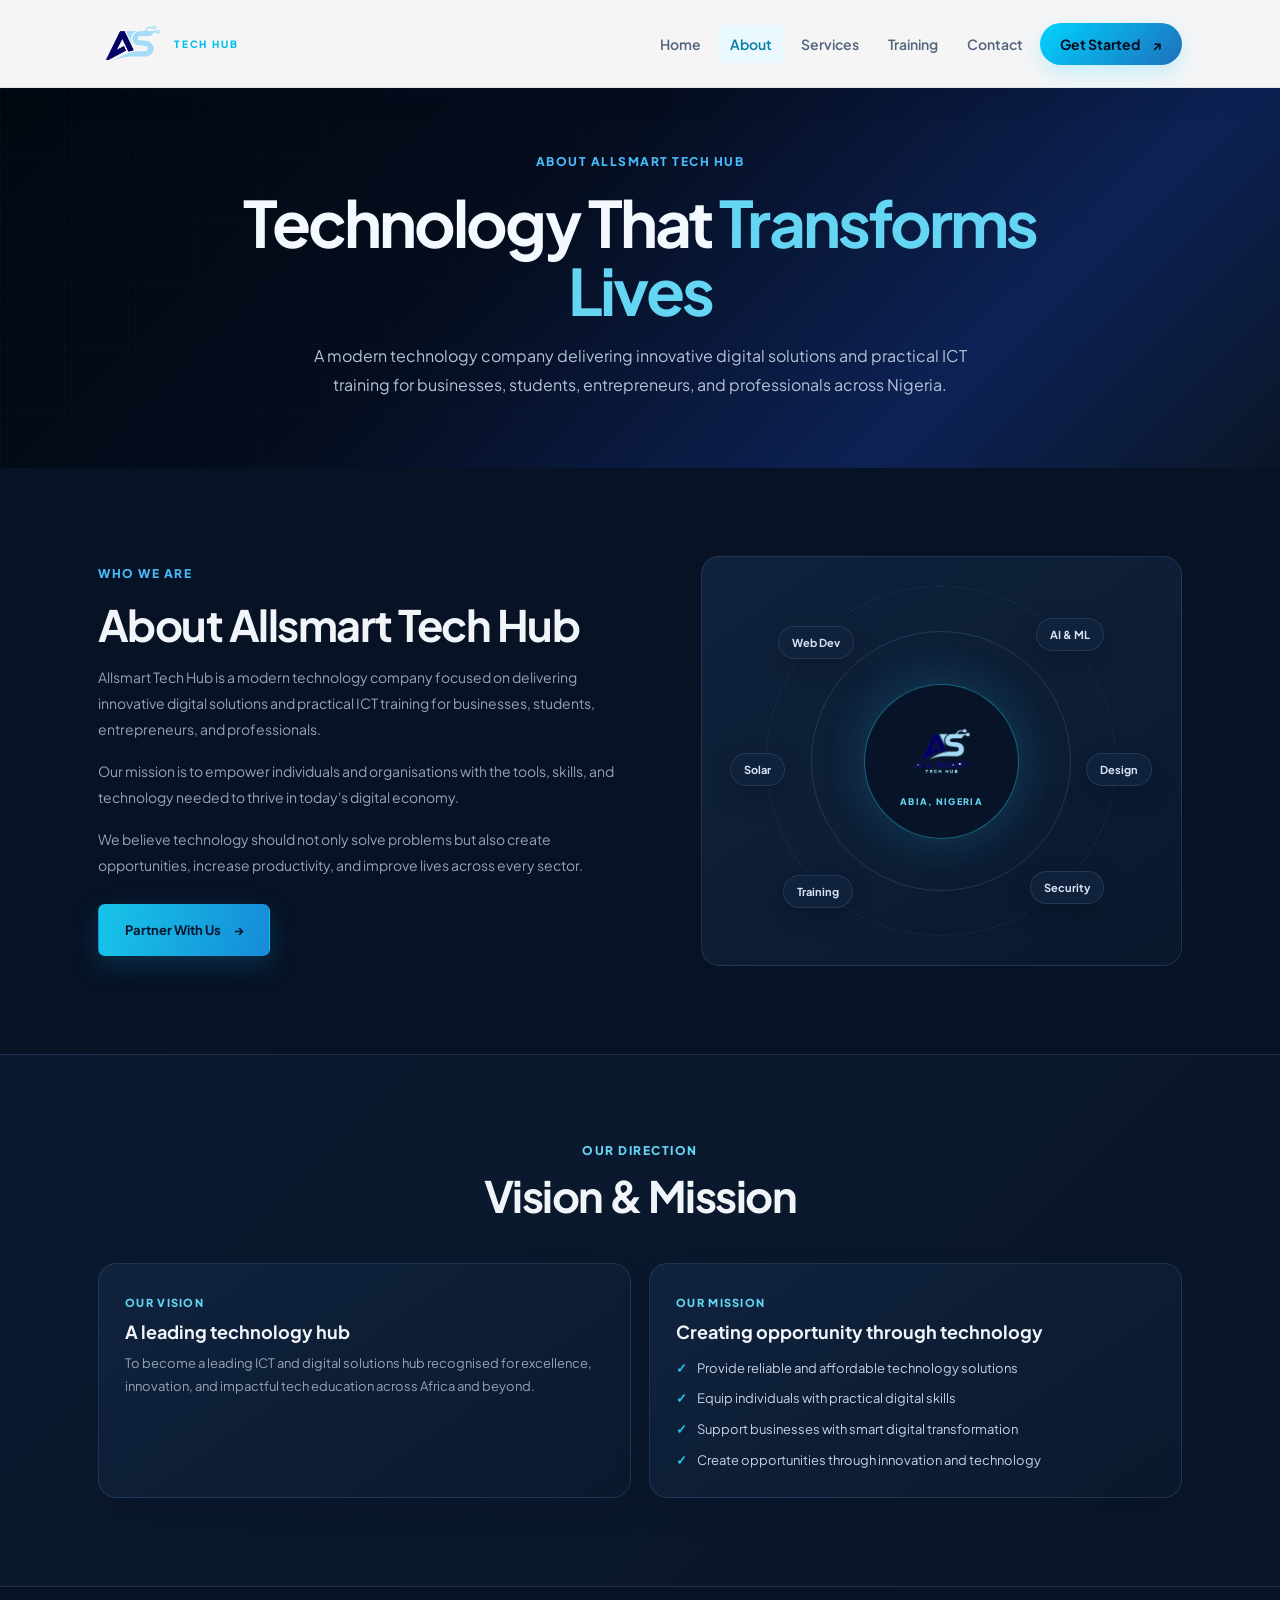
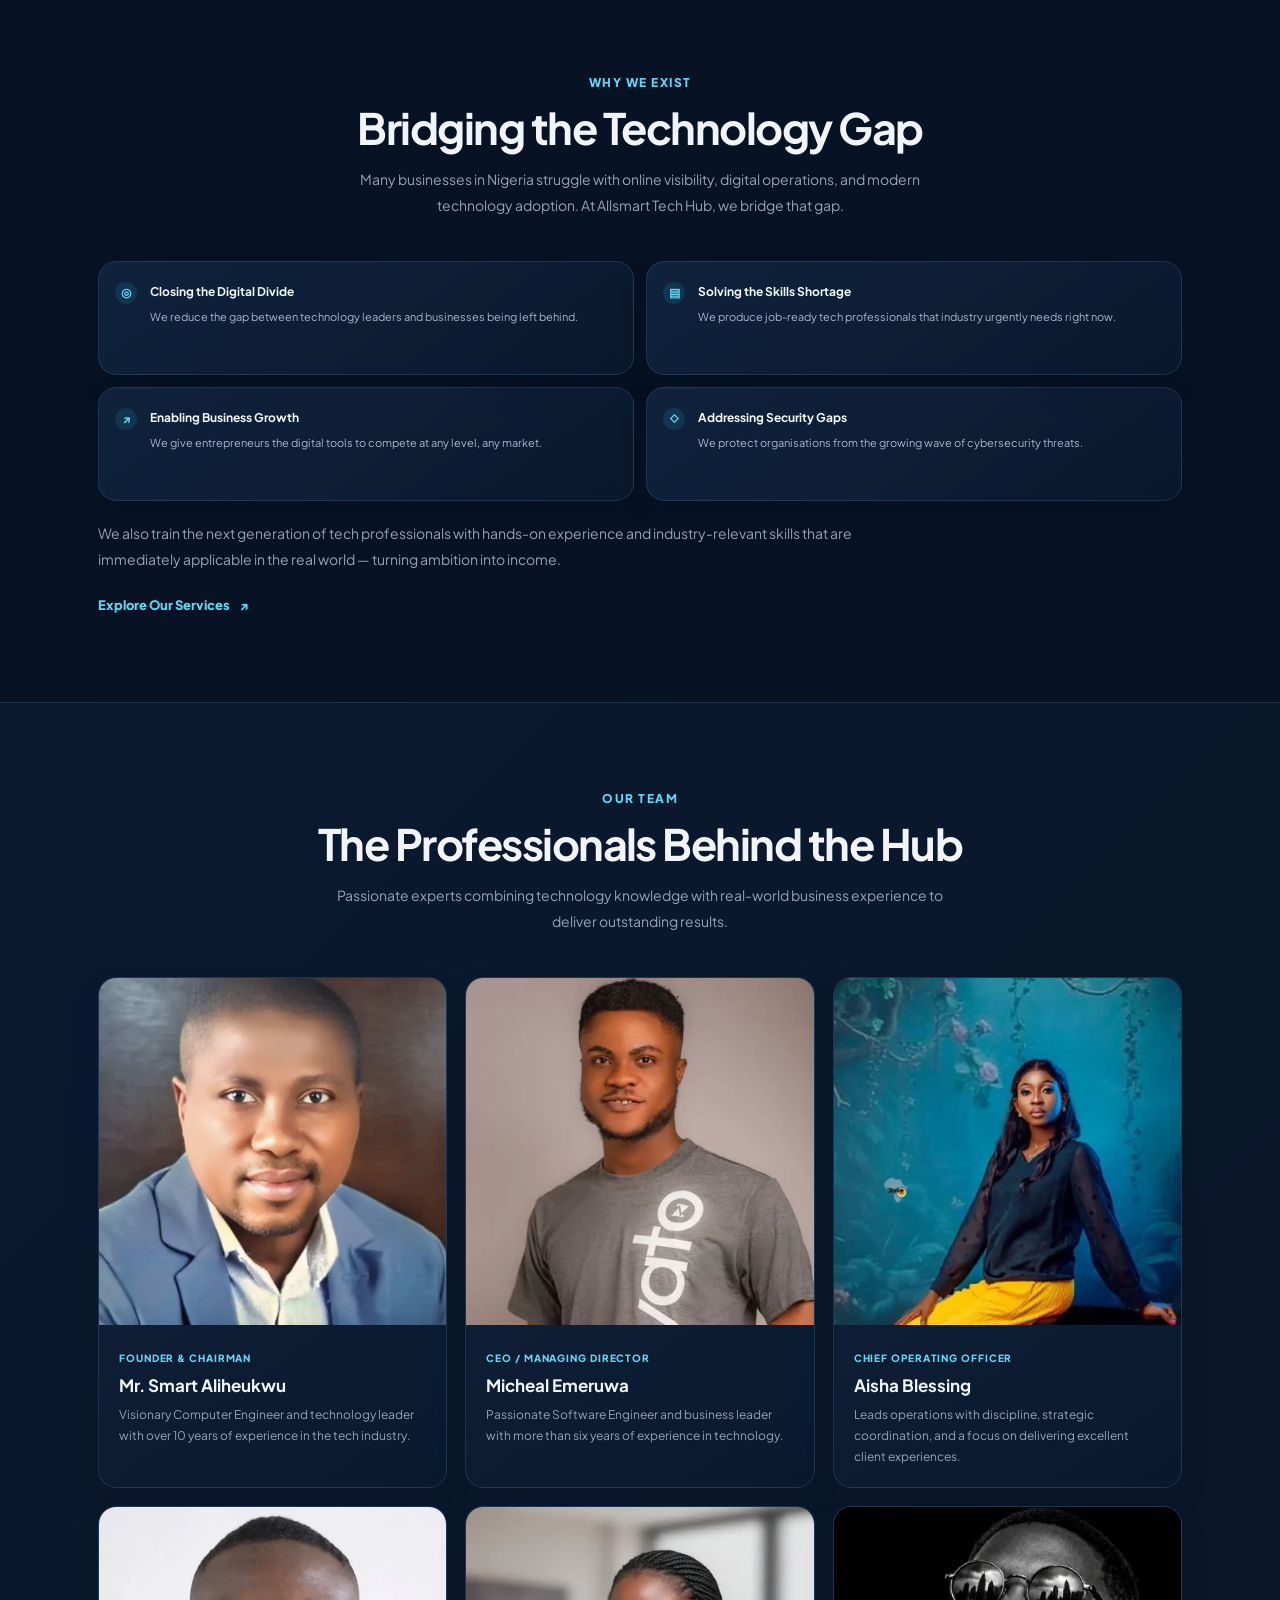
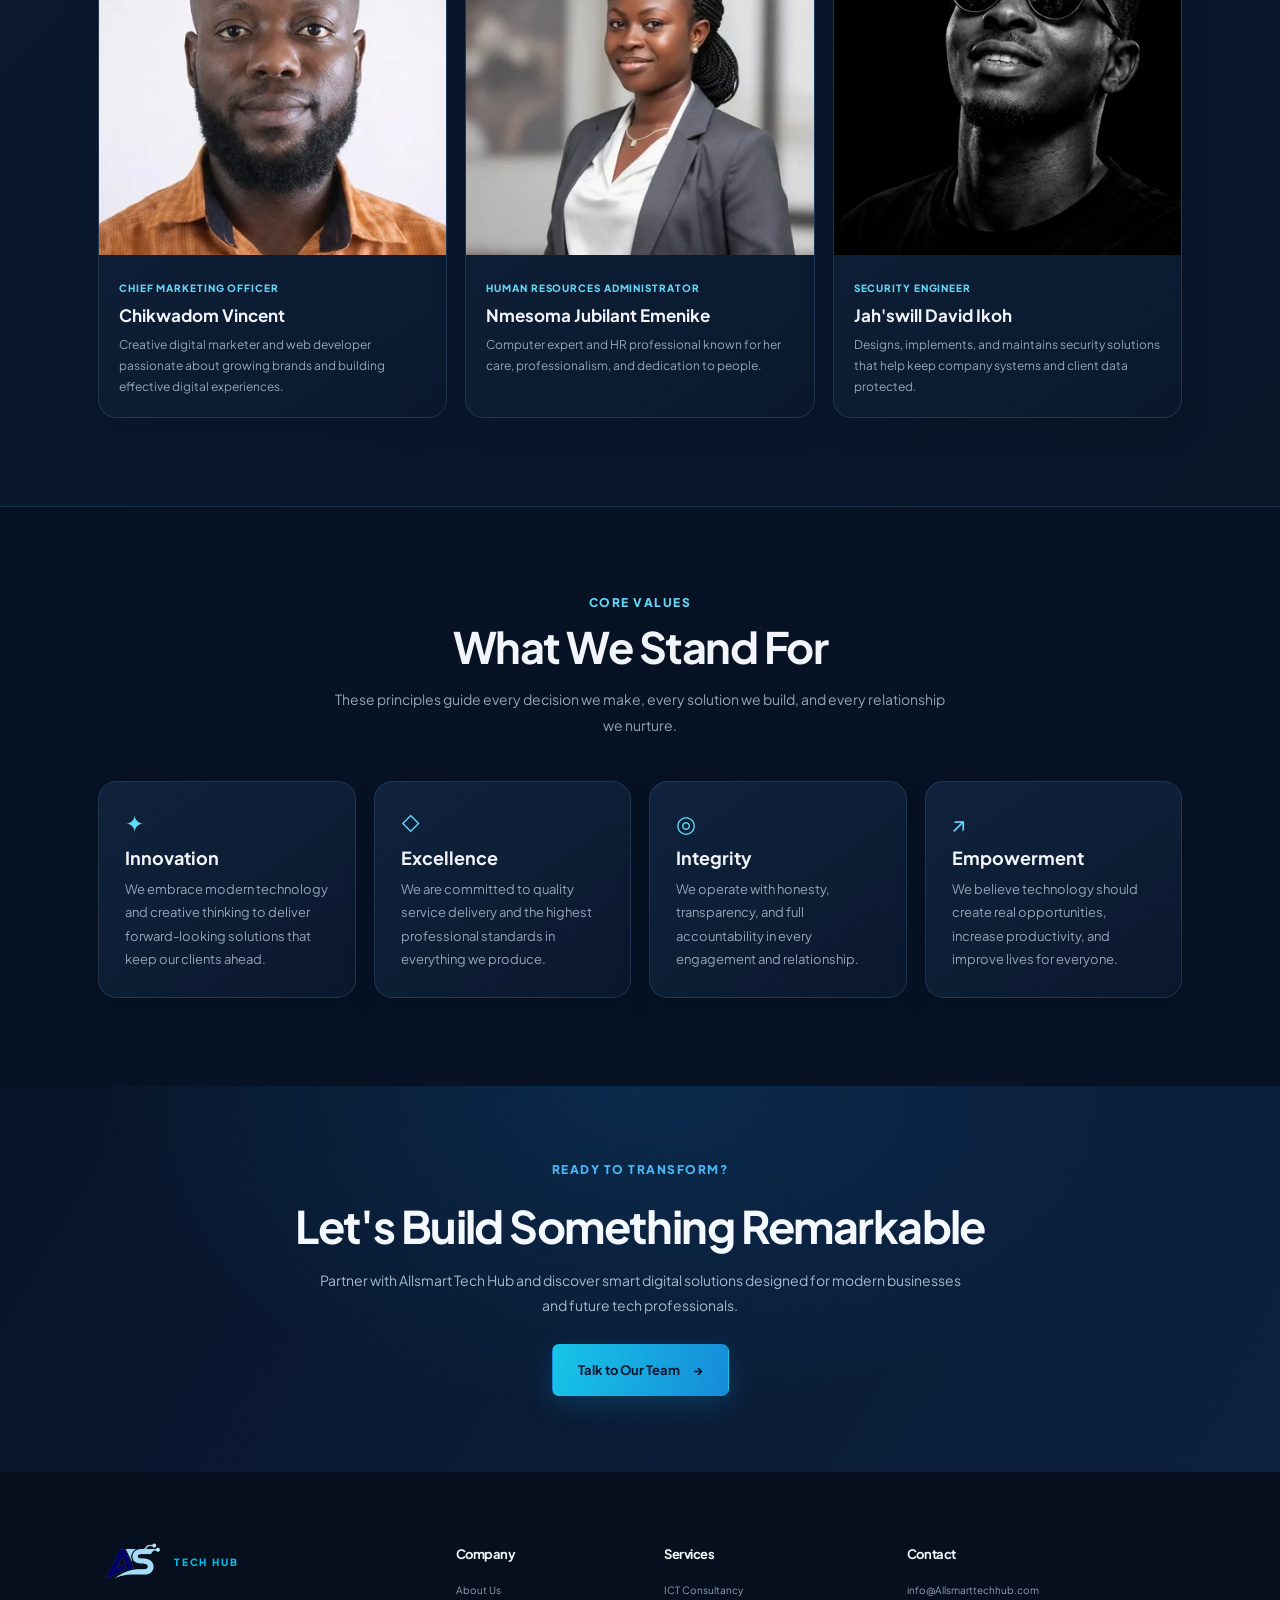
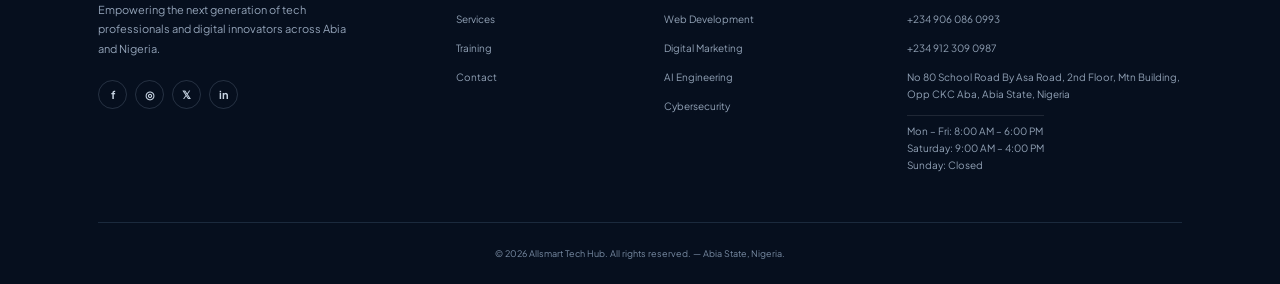
==== commit 5475085a: "Improve sitemap routing and update site profile Co-authored-by: Copilot <223556219+Copilot@users.nor" ====
--- a/about.html
+++ b/about.html
@@ -9,14 +9,14 @@
     <meta property="og:type" content="website" />
     <meta property="og:locale" content="en_NG" />
     <meta property="og:site_name" content="Allsmart Tech Hub" />
-    <meta property="og:url" content="https://www.allsmarttechhub.com/about" />
+    <meta property="og:url" content="https://www.allsmarttechhub.com/about.html" />
     <meta property="og:title" content="About Allsmart Tech Hub | Our Team &amp; Mission" />
     <meta property="og:description" content="Meet the team and learn about Allsmart Tech Hub's mission to deliver technology solutions and practical ICT training in Nigeria." />
     <meta name="twitter:card" content="summary" />
     <meta name="twitter:title" content="About Allsmart Tech Hub | Our Team &amp; Mission" />
     <meta name="twitter:description" content="Meet the team and learn about Allsmart Tech Hub's mission to deliver technology solutions and practical ICT training in Nigeria." />
     <title>About Us | Allsmart Tech Hub</title>
-    <link rel="canonical" href="https://www.allsmarttechhub.com/about" />
+    <link rel="canonical" href="https://www.allsmarttechhub.com/about.html" />
     <link rel="icon" type="image/svg+xml" href="favicon.svg" />
     <link rel="preconnect" href="https://fonts.googleapis.com" />
     <link rel="preconnect" href="https://fonts.gstatic.com" crossorigin />
@@ -93,7 +93,7 @@
             <article class="team-card"><img src="img/team_operating-C2d2mScd.webp" alt="Aisha Blessing" loading="lazy" /><div><span>Chief Operating Officer</span><h3>Aisha Blessing</h3><p>Leads operations with discipline, strategic coordination, and a focus on delivering excellent client experiences.</p></div></article>
             <article class="team-card"><img src="img/team_marketing-DOQetskB.webp" alt="Chikwadom Vincent" loading="lazy" /><div><span>Chief Marketing Officer</span><h3>Chikwadom Vincent</h3><p>Creative digital marketer and web developer passionate about growing brands and building effective digital experiences.</p></div></article>
             <article class="team-card"><img src="img/team_human-CcaKlShv.webp" alt="Nmesoma Jubilant Emenike" loading="lazy" /><div><span>Human Resources Administrator</span><h3>Nmesoma Jubilant Emenike</h3><p>Computer expert and HR professional known for her care, professionalism, and dedication to people.</p></div></article>
-            <article class="team-card"><img src="img/team_security-CMrW2xq2.webp" alt="Cliff Kingsley" loading="lazy" /><div><span>Security Engineer</span><h3>Cliff Kingsley</h3><p>Designs, implements, and maintains security solutions that help keep company systems and client data protected.</p></div></article>
+            <article class="team-card"><img src="img/Cyber%20security.jpg" alt="Jah'swill David Ikoh" loading="lazy" /><div><span>Security Engineer</span><h3>Jah'swill David Ikoh</h3><p>Designs, implements, and maintains security solutions that help keep company systems and client data protected.</p></div></article>
           </div>
         </div>
       </section>
@@ -117,7 +117,7 @@
         <div class="footer-column"><h2>Services</h2><a href="services.html">ICT Consultancy</a><a href="services.html">Web Development</a><a href="services.html">Digital Marketing</a><a href="services.html">AI Engineering</a><a href="services.html">Cybersecurity</a></div>
         <div class="footer-column contact-column"><h2>Contact</h2><a href="mailto:info@Allsmarttechhub.com">info@Allsmarttechhub.com</a><a href="tel:+2349060860993">+234 906 086 0993</a><a href="tel:+2349123090987">+234 912 309 0987</a><p>No 80 School Road By Asa Road, 2nd Floor, Mtn Building, Opp CKC Aba, Abia State, Nigeria</p><p class="hours">Mon – Fri: 8:00 AM – 6:00 PM<br />Saturday: 9:00 AM – 4:00 PM<br />Sunday: Closed</p></div>
       </div>
-      <div class="container footer-bottom"><p>© 2026 Allsmart Tech Hub. All rights reserved. — Abia State, Nigeria.</p><p>Designed with purpose by <a href="index.html">SWAD Digital Solutions Ltd</a></p></div>
+      <div class="container footer-bottom"><p>© 2026 Allsmart Tech Hub. All rights reserved. — Abia State, Nigeria.</p></div>
     </footer>
   </body>
 </html>
--- a/styles.css
+++ b/styles.css
@@ -152,7 +152,7 @@
 .footer-column h2 { margin: 4px 0 8px; color: #fff; font-size: 13px; }
 .footer-column > a, .footer-column > p { margin: 0; color: #91a1b5; font-size: 10px; line-height: 1.7; }
 .footer-column p.hours { padding-top: 7px; border-top: 1px solid rgba(255,255,255,.1); }
-.footer-bottom { min-height: 62px; display: flex; align-items: center; justify-content: space-between; gap: 20px; border-top: 1px solid rgba(255,255,255,.1); }
+.footer-bottom { min-height: 62px; display: flex; align-items: center; justify-content: center; gap: 20px; border-top: 1px solid rgba(255,255,255,.1); }
 .footer-bottom p { margin: 0; color: #788ba3; font-size: 9px; }
 .footer-bottom a { color: #b5c5d7; }
 
@@ -221,7 +221,7 @@
   .footer-brand { grid-column: 1 / -1; }
   .footer-brand > p { max-width: 360px; }
   .contact-column { grid-column: 1 / -1; }
-  .footer-bottom { align-items: flex-start; flex-direction: column; justify-content: center; gap: 8px; padding: 17px 0; }
+  .footer-bottom { align-items: center; flex-direction: column; justify-content: center; gap: 8px; padding: 17px 0; }
 }
 @media (prefers-reduced-motion: reduce) {
   *, *::before, *::after { scroll-behavior: auto !important; animation-duration: .01ms !important; animation-iteration-count: 1 !important; transition-duration: .01ms !important; }
